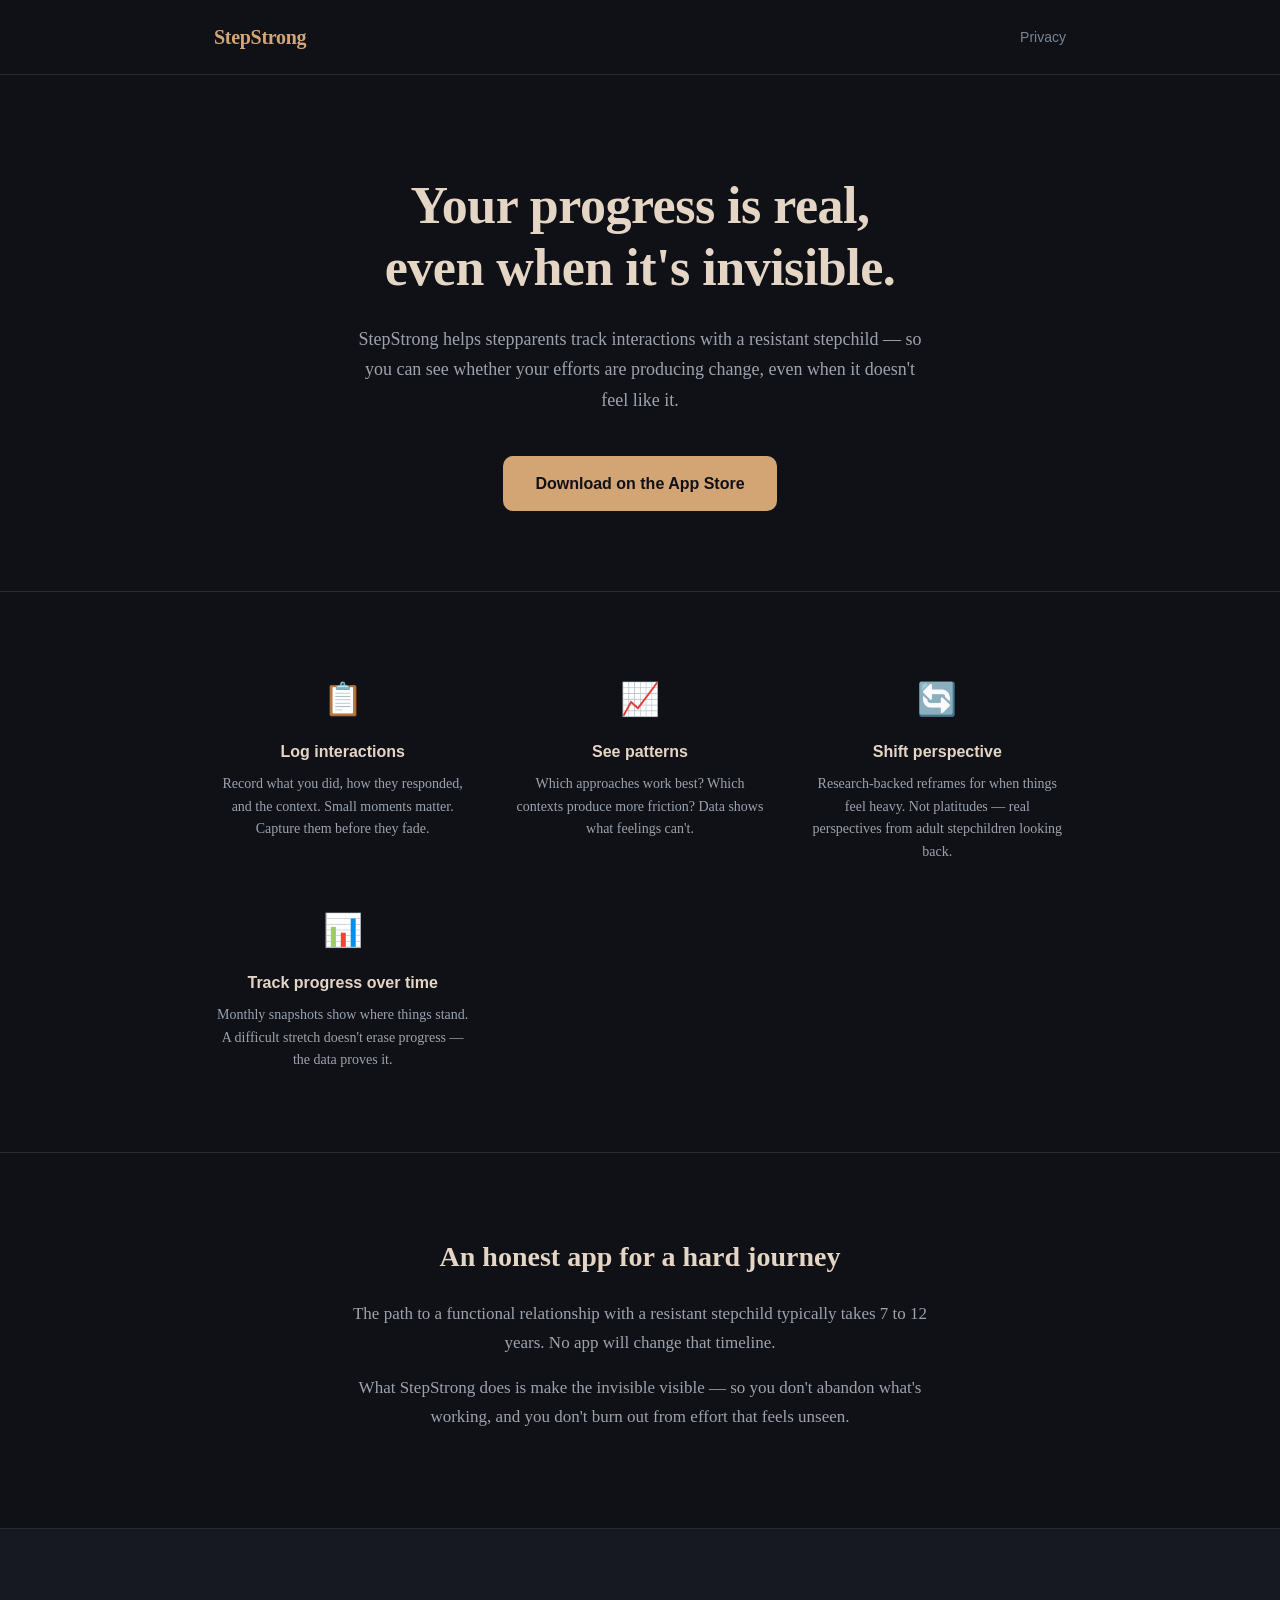
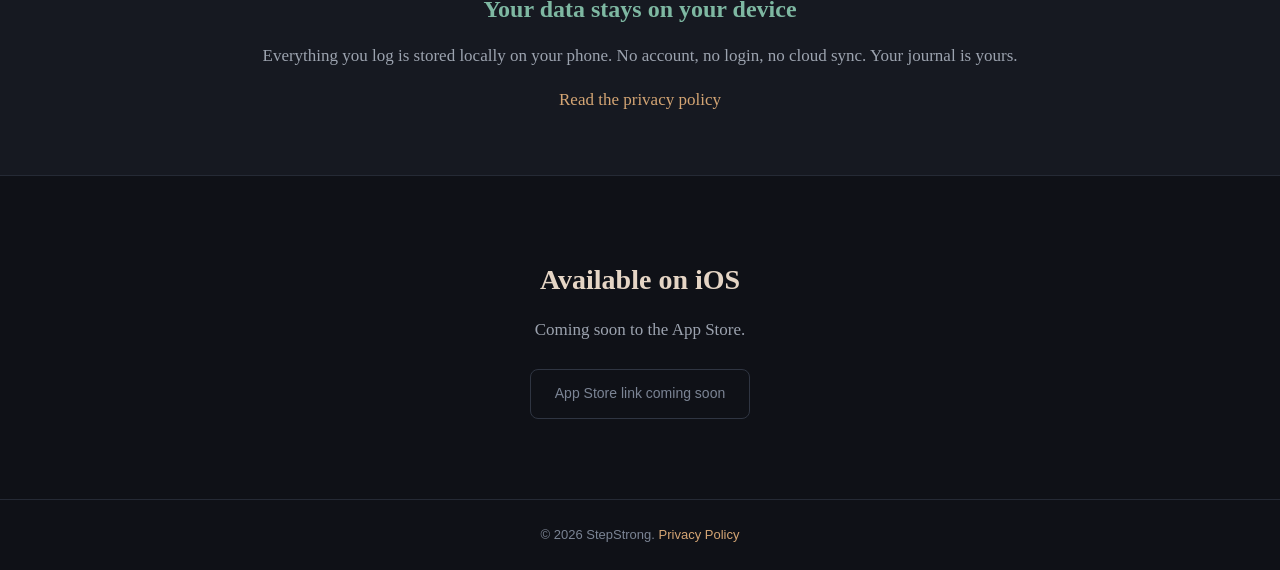
==== index.html @ 6bfb050b "Initial StepStrong marketing site Landing page, privacy policy, and styles matching the app aestheti" ====
<!DOCTYPE html>
<html lang="en">
<head>
  <meta charset="UTF-8" />
  <meta name="viewport" content="width=device-width, initial-scale=1.0" />
  <title>StepStrong — Track your stepfamily journey</title>
  <meta name="description" content="StepStrong helps stepparents track interactions, see patterns, and stay grounded through one of the hardest relationships there is." />
  <link rel="stylesheet" href="styles.css" />
</head>
<body>
  <header>
    <div class="container">
      <div class="logo">StepStrong</div>
      <nav>
        <a href="privacy.html">Privacy</a>
      </nav>
    </div>
  </header>

  <main>
    <section class="hero">
      <div class="container">
        <h1>Your progress is real,<br>even when it's invisible.</h1>
        <p class="tagline">StepStrong helps stepparents track interactions with a resistant stepchild — so you can see whether your efforts are producing change, even when it doesn't feel like it.</p>
        <a href="#download" class="btn">Download on the App Store</a>
      </div>
    </section>

    <section class="features">
      <div class="container">
        <div class="feature">
          <div class="feature-icon">📋</div>
          <h3>Log interactions</h3>
          <p>Record what you did, how they responded, and the context. Small moments matter. Capture them before they fade.</p>
        </div>
        <div class="feature">
          <div class="feature-icon">📈</div>
          <h3>See patterns</h3>
          <p>Which approaches work best? Which contexts produce more friction? Data shows what feelings can't.</p>
        </div>
        <div class="feature">
          <div class="feature-icon">🔄</div>
          <h3>Shift perspective</h3>
          <p>Research-backed reframes for when things feel heavy. Not platitudes — real perspectives from adult stepchildren looking back.</p>
        </div>
        <div class="feature">
          <div class="feature-icon">📊</div>
          <h3>Track progress over time</h3>
          <p>Monthly snapshots show where things stand. A difficult stretch doesn't erase progress — the data proves it.</p>
        </div>
      </div>
    </section>

    <section class="honest">
      <div class="container">
        <h2>An honest app for a hard journey</h2>
        <p>The path to a functional relationship with a resistant stepchild typically takes 7 to 12 years. No app will change that timeline.</p>
        <p>What StepStrong does is make the invisible visible — so you don't abandon what's working, and you don't burn out from effort that feels unseen.</p>
      </div>
    </section>

    <section class="privacy-note">
      <div class="container">
        <h2>Your data stays on your device</h2>
        <p>Everything you log is stored locally on your phone. No account, no login, no cloud sync. Your journal is yours.</p>
        <a href="privacy.html">Read the privacy policy</a>
      </div>
    </section>

    <section class="download" id="download">
      <div class="container">
        <h2>Available on iOS</h2>
        <p>Coming soon to the App Store.</p>
        <!-- Replace with actual App Store link when live -->
        <!-- <a href="https://apps.apple.com/app/stepstrong/idXXXXXXXXX" class="btn">Download on the App Store</a> -->
        <div class="app-store-badge">App Store link coming soon</div>
      </div>
    </section>
  </main>

  <footer>
    <div class="container">
      <p>&copy; 2026 StepStrong. <a href="privacy.html">Privacy Policy</a></p>
    </div>
  </footer>
</body>
</html>
---- styles.css ----
* {
  box-sizing: border-box;
  margin: 0;
  padding: 0;
}

:root {
  --bg: #0f1117;
  --card: #161921;
  --card2: #1c2029;
  --border: #252a35;
  --border2: #2f3542;
  --text: #E5D5C5;
  --muted: #9CA3AF;
  --dim: #7B8494;
  --warm: #D4A574;
  --green: #7EB8A2;
}

body {
  background: var(--bg);
  color: var(--text);
  font-family: Georgia, 'Times New Roman', serif;
  font-size: 17px;
  line-height: 1.7;
}

a {
  color: var(--warm);
  text-decoration: none;
}

a:hover {
  text-decoration: underline;
}

.container {
  max-width: 900px;
  margin: 0 auto;
  padding: 0 24px;
}

.container.narrow {
  max-width: 680px;
}

/* Header */
header {
  border-bottom: 1px solid var(--border);
  padding: 20px 0;
}

header .container {
  display: flex;
  align-items: center;
  justify-content: space-between;
}

.logo {
  font-size: 20px;
  font-weight: 700;
  color: var(--warm);
  letter-spacing: -0.3px;
}

.logo a {
  color: var(--warm);
}

nav a {
  color: var(--dim);
  font-size: 14px;
  font-family: -apple-system, BlinkMacSystemFont, sans-serif;
}

/* Hero */
.hero {
  padding: 100px 0 80px;
  text-align: center;
}

.hero h1 {
  font-size: clamp(32px, 5vw, 52px);
  font-weight: 700;
  color: var(--text);
  line-height: 1.2;
  margin-bottom: 24px;
  letter-spacing: -0.5px;
}

.hero .tagline {
  font-size: 18px;
  color: var(--muted);
  max-width: 580px;
  margin: 0 auto 40px;
  line-height: 1.7;
}

.btn {
  display: inline-block;
  background: var(--warm);
  color: var(--bg);
  padding: 14px 32px;
  border-radius: 10px;
  font-size: 16px;
  font-family: -apple-system, BlinkMacSystemFont, sans-serif;
  font-weight: 600;
  text-decoration: none;
  transition: opacity 0.2s;
}

.btn:hover {
  opacity: 0.85;
  text-decoration: none;
}

/* Features */
.features {
  padding: 80px 0;
  border-top: 1px solid var(--border);
}

.features .container {
  display: grid;
  grid-template-columns: repeat(auto-fit, minmax(200px, 1fr));
  gap: 40px;
}

.feature {
  text-align: center;
}

.feature-icon {
  font-size: 32px;
  margin-bottom: 12px;
}

.feature h3 {
  font-size: 16px;
  font-weight: 600;
  color: var(--text);
  margin-bottom: 8px;
  font-family: -apple-system, BlinkMacSystemFont, sans-serif;
}

.feature p {
  font-size: 14px;
  color: var(--muted);
  line-height: 1.6;
}

/* Honest section */
.honest {
  padding: 80px 0;
  border-top: 1px solid var(--border);
  text-align: center;
}

.honest h2 {
  font-size: 28px;
  margin-bottom: 20px;
  color: var(--text);
}

.honest p {
  color: var(--muted);
  max-width: 580px;
  margin: 0 auto 16px;
}

/* Privacy note */
.privacy-note {
  padding: 60px 0;
  border-top: 1px solid var(--border);
  text-align: center;
  background: var(--card);
}

.privacy-note h2 {
  font-size: 24px;
  margin-bottom: 12px;
  color: var(--green);
}

.privacy-note p {
  color: var(--muted);
  margin-bottom: 16px;
}

/* Download */
.download {
  padding: 80px 0;
  border-top: 1px solid var(--border);
  text-align: center;
}

.download h2 {
  font-size: 28px;
  margin-bottom: 12px;
}

.download p {
  color: var(--muted);
  margin-bottom: 24px;
}

.app-store-badge {
  display: inline-block;
  padding: 12px 24px;
  border: 1px solid var(--border2);
  border-radius: 8px;
  color: var(--dim);
  font-size: 14px;
  font-family: -apple-system, BlinkMacSystemFont, sans-serif;
}

/* Privacy page */
.page {
  padding: 60px 0 100px;
}

.page h1 {
  font-size: 36px;
  margin-bottom: 8px;
}

.page .updated {
  color: var(--dim);
  font-size: 13px;
  font-family: -apple-system, BlinkMacSystemFont, sans-serif;
  margin-bottom: 40px;
}

.page h2 {
  font-size: 18px;
  color: var(--warm);
  margin: 32px 0 8px;
  font-family: -apple-system, BlinkMacSystemFont, sans-serif;
}

.page p {
  color: var(--muted);
  margin-bottom: 12px;
}

/* Footer */
footer {
  border-top: 1px solid var(--border);
  padding: 24px 0;
}

footer p {
  color: var(--dim);
  font-size: 13px;
  font-family: -apple-system, BlinkMacSystemFont, sans-serif;
  text-align: center;
}
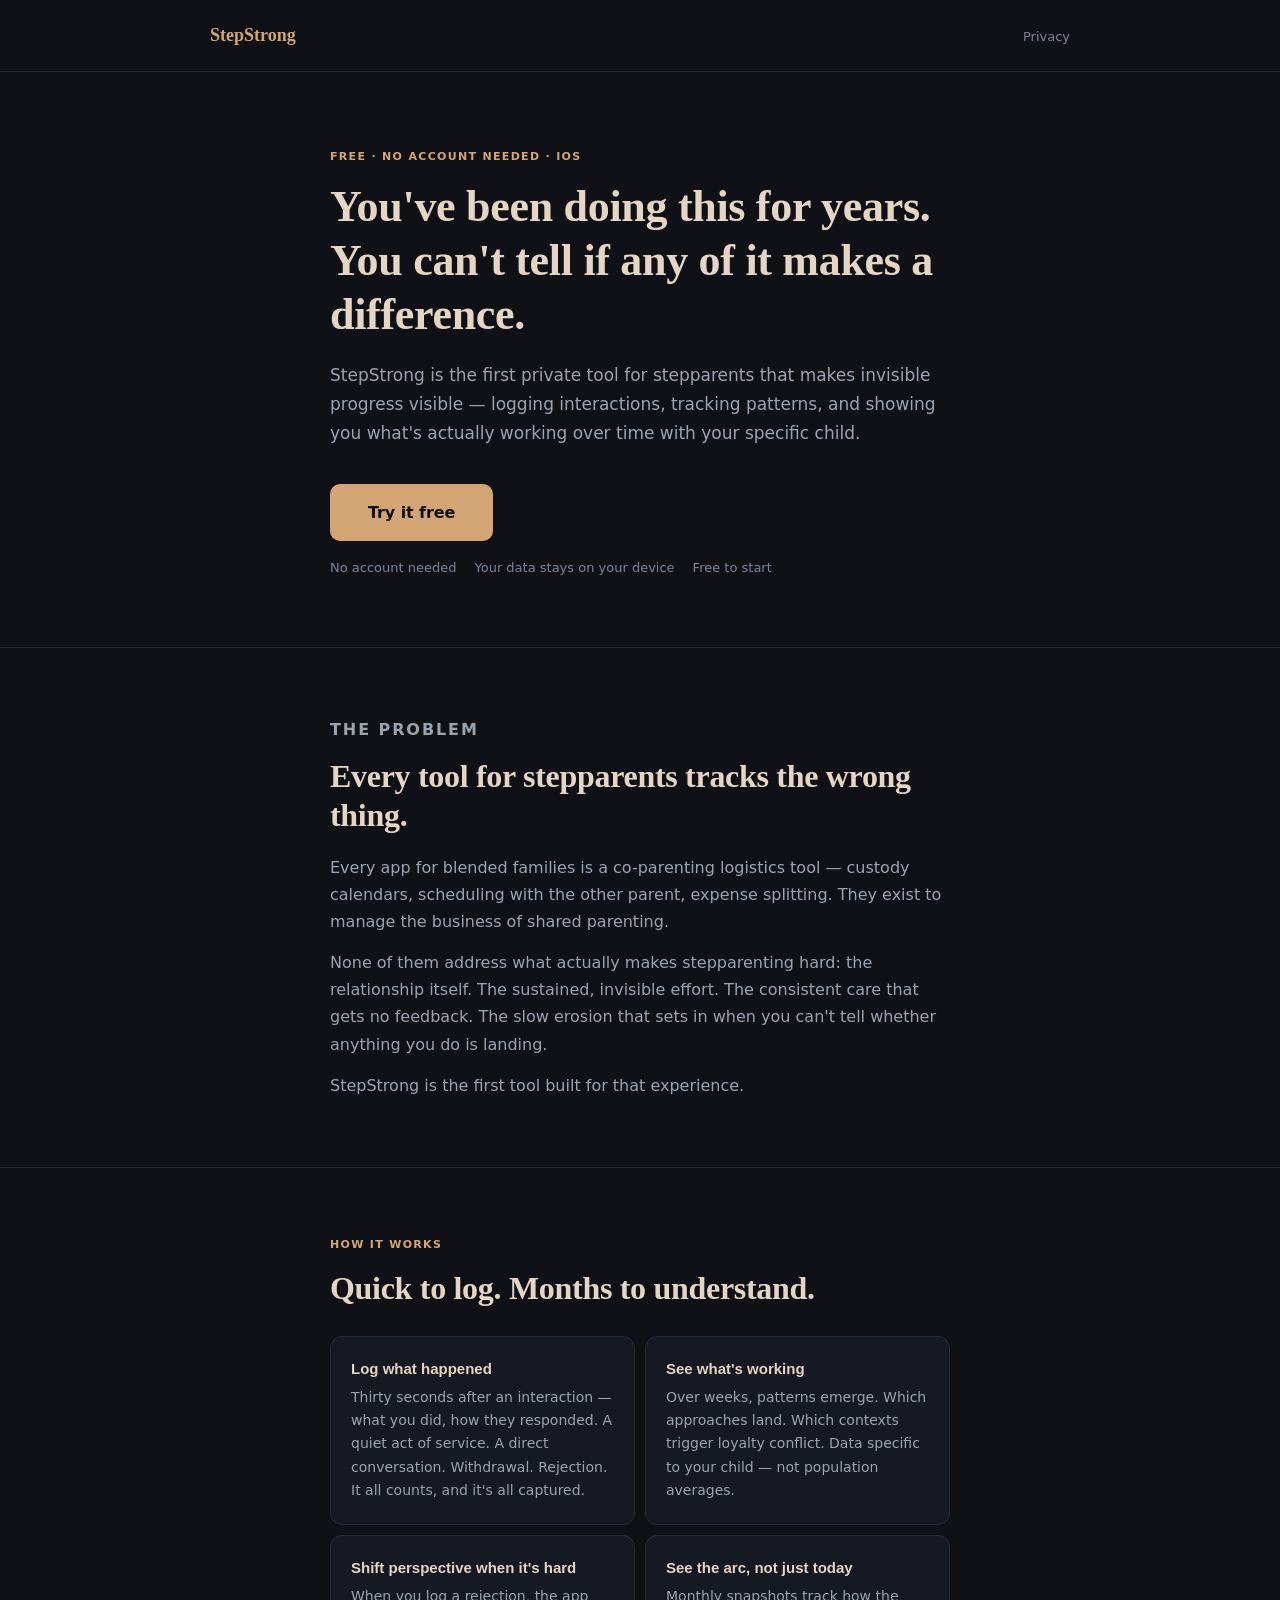
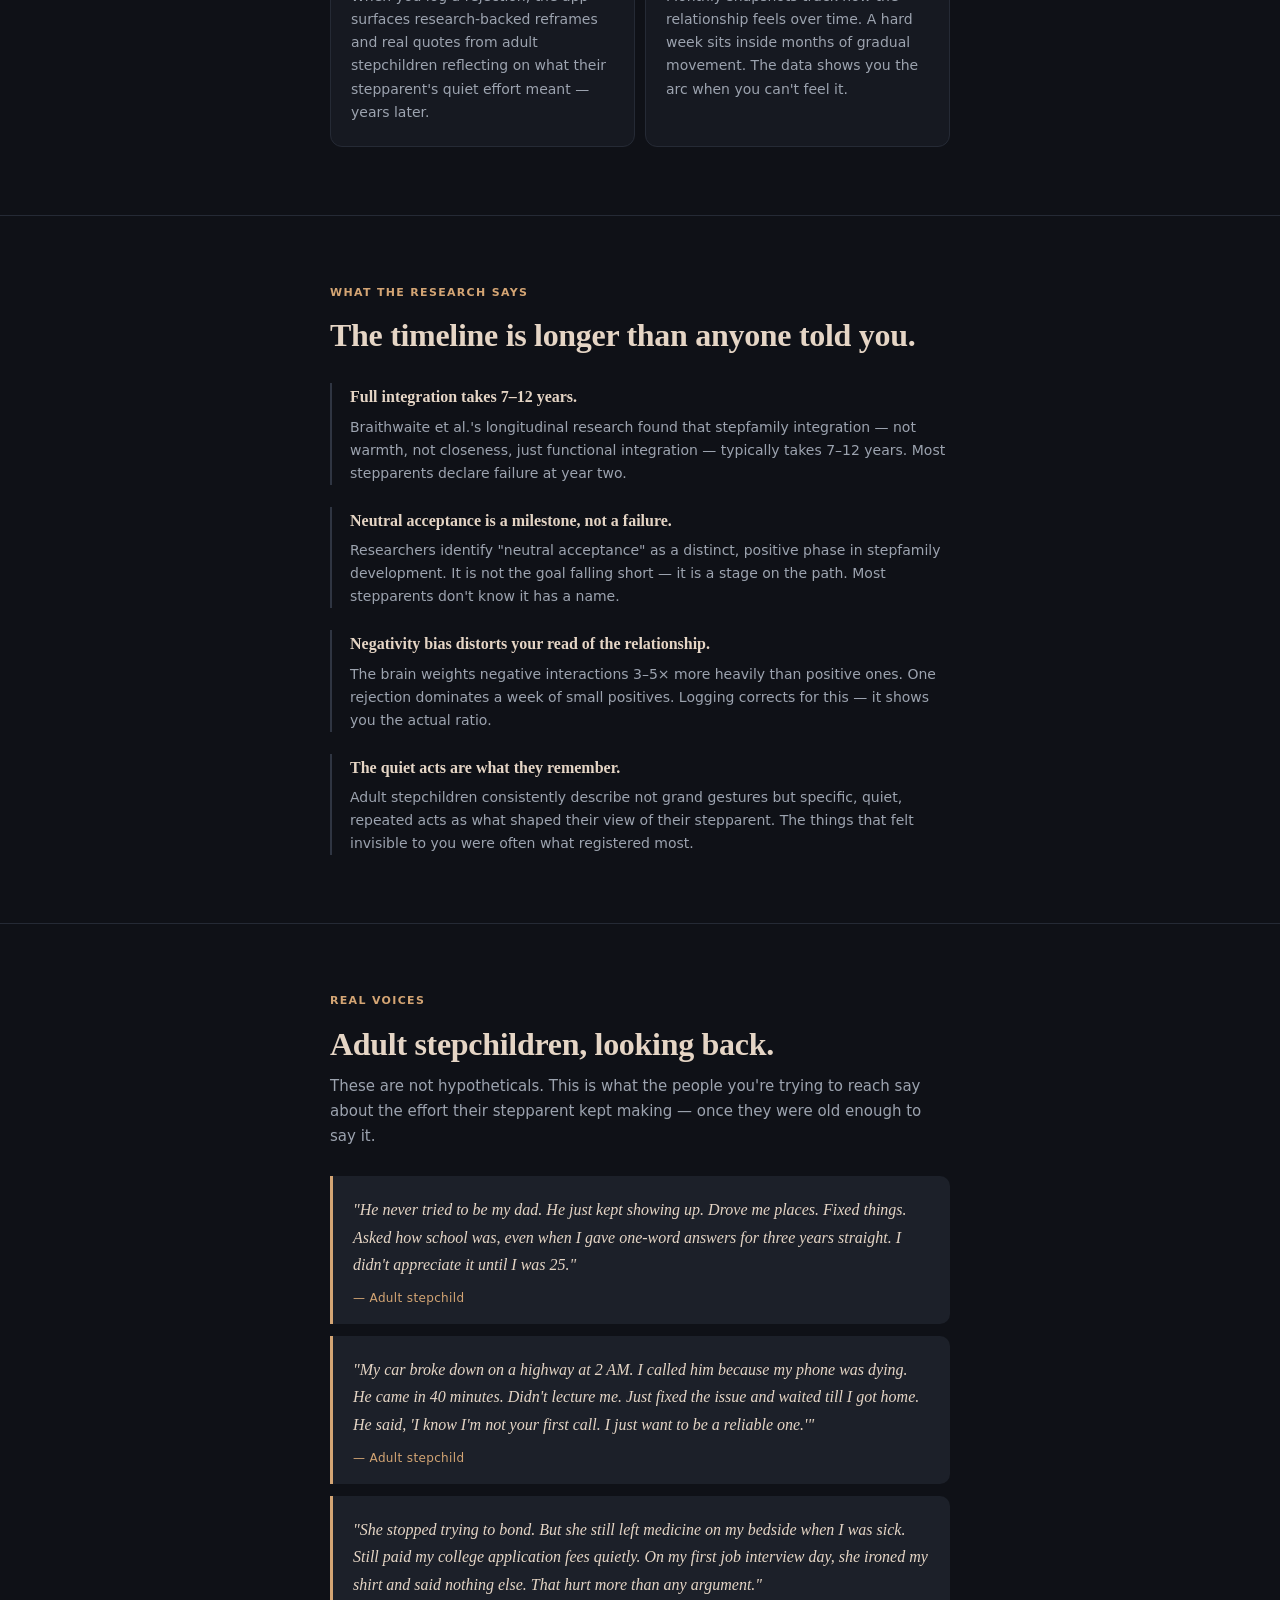
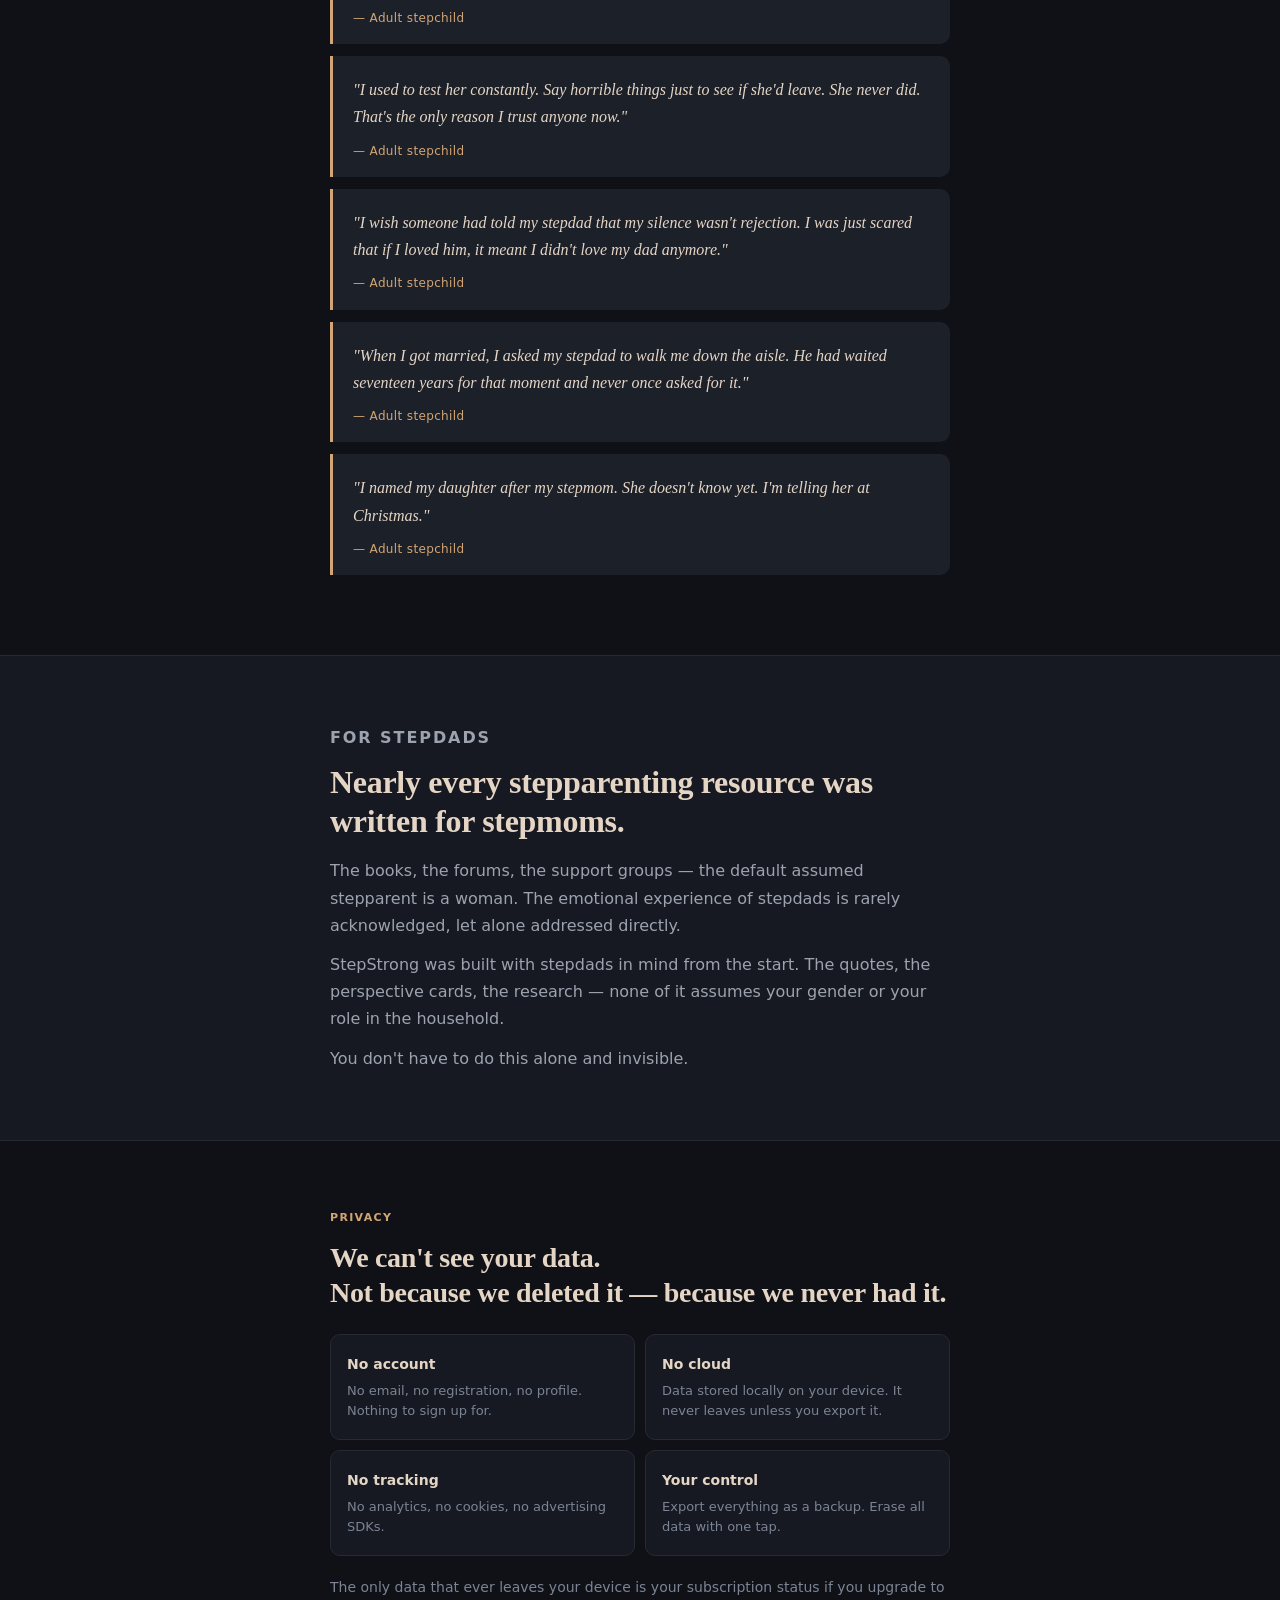
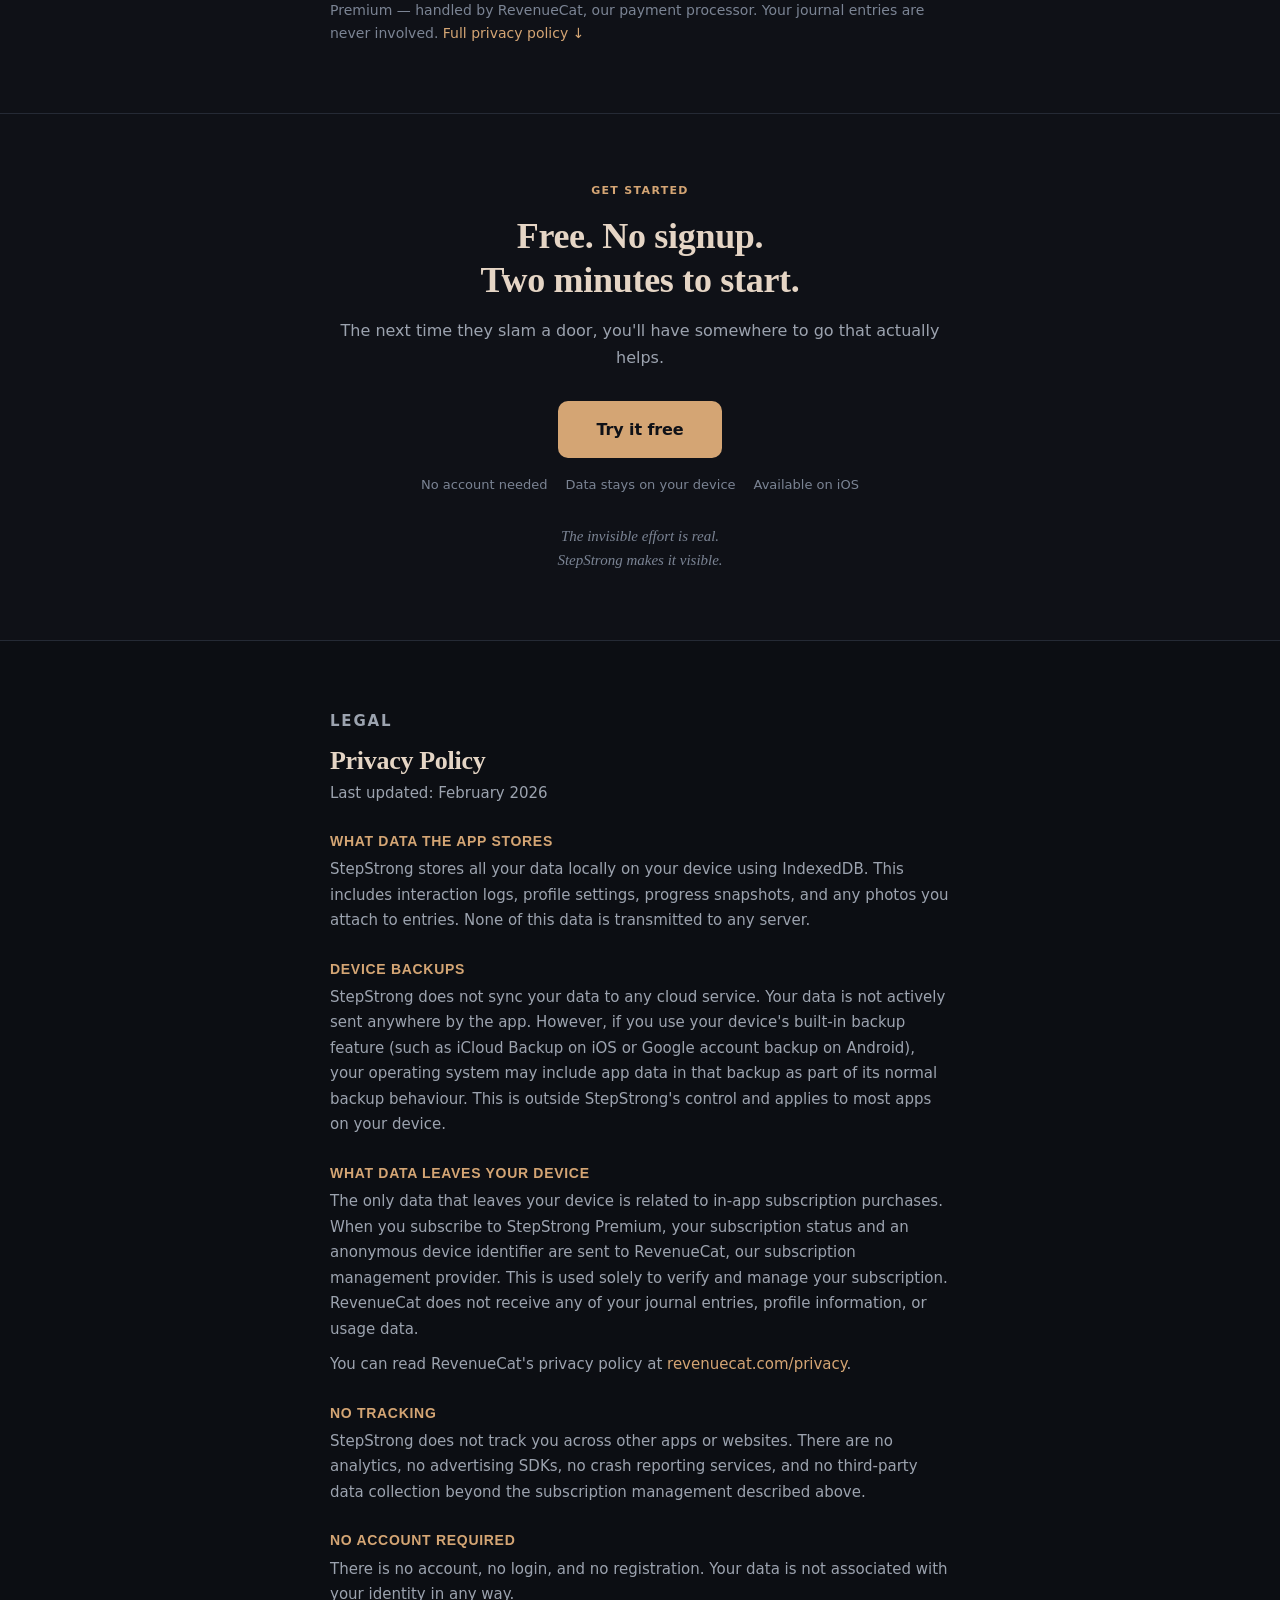
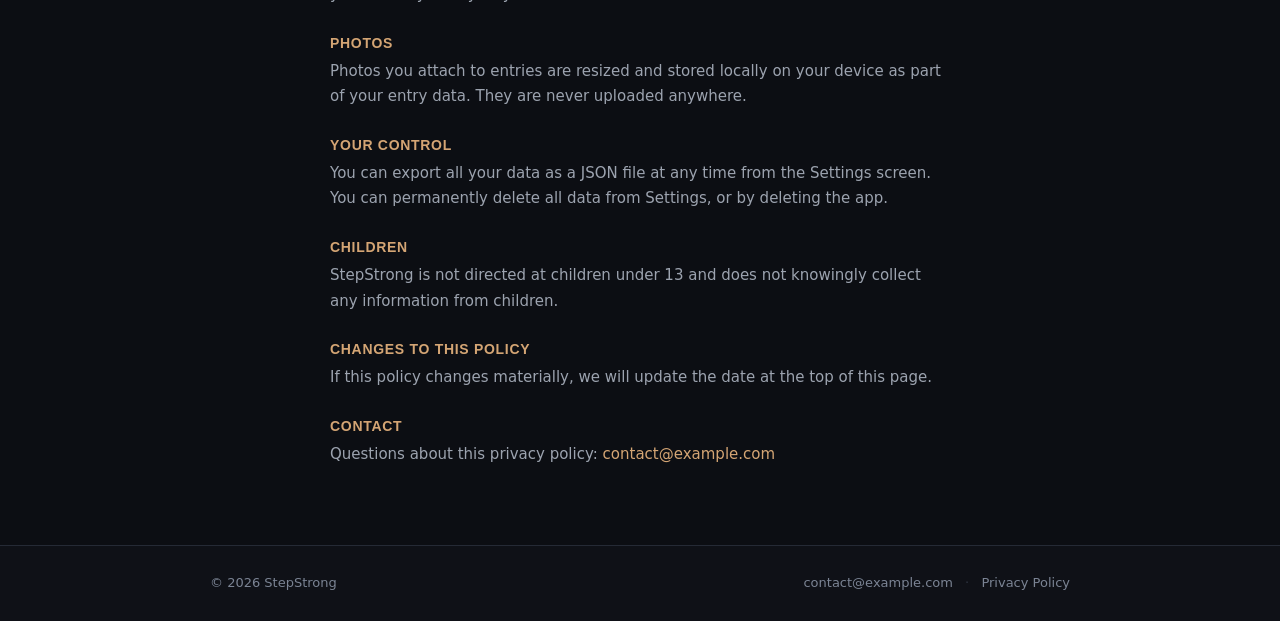
==== commit 552c1154: "Redesign landing page — new single-file layout, all sections from brief - Complete rewrite of index." ====
--- a/index.html
+++ b/index.html
@@ -3,85 +3,609 @@
 <head>
   <meta charset="UTF-8" />
   <meta name="viewport" content="width=device-width, initial-scale=1.0" />
-  <title>StepStrong — Track your stepfamily journey</title>
-  <meta name="description" content="StepStrong helps stepparents track interactions, see patterns, and stay grounded through one of the hardest relationships there is." />
-  <link rel="stylesheet" href="styles.css" />
+  <title>StepStrong — Track what you can't see</title>
+  <meta name="description" content="StepStrong is the first private tool for stepparents that makes invisible progress visible. No account. Your data stays on your device. Free." />
+  <style>
+    *, *::before, *::after { box-sizing: border-box; margin: 0; padding: 0; }
+
+    :root {
+      --bg:      #0f1117;
+      --card:    #161921;
+      --card2:   #1c2029;
+      --border:  #252a35;
+      --border2: #2f3542;
+      --text:    #E5D5C5;
+      --muted:   #9CA3AF;
+      --dim:     #7B8494;
+      --warm:    #D4A574;
+    }
+
+    html { scroll-behavior: smooth; }
+
+    body {
+      background: var(--bg);
+      color: var(--text);
+      font-family: -apple-system, BlinkMacSystemFont, 'Segoe UI', system-ui, sans-serif;
+      font-size: 16px;
+      line-height: 1.7;
+      -webkit-font-smoothing: antialiased;
+    }
+
+    a { color: var(--warm); text-decoration: none; }
+    a:hover { text-decoration: underline; }
+
+    /* ── Layout ── */
+    .w {
+      max-width: 660px;
+      margin: 0 auto;
+      padding: 0 20px;
+    }
+    .w-wide {
+      max-width: 900px;
+      margin: 0 auto;
+      padding: 0 20px;
+    }
+
+    /* ── Section base ── */
+    .sec {
+      padding: 68px 0;
+      border-top: 1px solid var(--border);
+    }
+
+    /* ── Label ── */
+    .lbl {
+      font-size: 11px;
+      font-weight: 700;
+      letter-spacing: 0.12em;
+      text-transform: uppercase;
+      color: var(--warm);
+      margin-bottom: 14px;
+    }
+
+    /* ── Headings ── */
+    h1, h2 {
+      font-family: Georgia, 'Times New Roman', serif;
+      color: var(--text);
+      line-height: 1.22;
+      letter-spacing: -0.3px;
+    }
+    h3 {
+      font-family: -apple-system, BlinkMacSystemFont, sans-serif;
+      color: var(--text);
+      line-height: 1.3;
+    }
+
+    /* ── Header ── */
+    header {
+      padding: 20px 0;
+      border-bottom: 1px solid var(--border);
+    }
+    .hdr-inner {
+      display: flex;
+      align-items: center;
+      justify-content: space-between;
+    }
+    .logo {
+      font-family: Georgia, serif;
+      font-size: 18px;
+      font-weight: 700;
+      color: var(--warm);
+    }
+    header nav a {
+      color: var(--dim);
+      font-size: 13px;
+    }
+
+    /* ── Hero ── */
+    #hero {
+      padding: 76px 0 68px;
+    }
+    #hero h1 {
+      font-size: clamp(28px, 6.5vw, 44px);
+      margin-bottom: 20px;
+    }
+    .hero-sub {
+      font-size: 17px;
+      color: var(--muted);
+      margin-bottom: 36px;
+      line-height: 1.7;
+    }
+    .cta-btn {
+      display: inline-block;
+      background: var(--warm);
+      color: #0f1117;
+      padding: 15px 38px;
+      border-radius: 10px;
+      font-size: 16px;
+      font-weight: 700;
+      letter-spacing: -0.1px;
+      transition: opacity 0.18s;
+    }
+    .cta-btn:hover { opacity: 0.86; text-decoration: none; }
+    .trust-row {
+      display: flex;
+      flex-wrap: wrap;
+      gap: 6px 18px;
+      margin-top: 16px;
+    }
+    .trust-row span {
+      font-size: 13px;
+      color: var(--dim);
+    }
+
+    /* ── Problem ── */
+    #problem h2 {
+      font-size: clamp(22px, 4.5vw, 32px);
+      margin-bottom: 18px;
+    }
+    #problem p {
+      color: var(--muted);
+      font-size: 16px;
+      margin-bottom: 14px;
+    }
+    #problem p:last-child { margin-bottom: 0; }
+
+    /* ── Features ── */
+    #how h2 {
+      font-size: clamp(22px, 4.5vw, 32px);
+      margin-bottom: 28px;
+    }
+    .feat-grid {
+      display: grid;
+      grid-template-columns: 1fr;
+      gap: 10px;
+    }
+    .feat-card {
+      background: var(--card);
+      border: 1px solid var(--border);
+      border-radius: 12px;
+      padding: 22px 20px;
+    }
+    .feat-card h3 {
+      font-size: 15px;
+      font-weight: 600;
+      margin-bottom: 8px;
+    }
+    .feat-card p {
+      font-size: 14px;
+      color: var(--muted);
+      line-height: 1.65;
+    }
+
+    /* ── Science ── */
+    #science h2 {
+      font-size: clamp(22px, 4.5vw, 32px);
+      margin-bottom: 28px;
+    }
+    .sci-list {
+      display: flex;
+      flex-direction: column;
+      gap: 22px;
+    }
+    .sci-item {
+      padding-left: 18px;
+      border-left: 2px solid var(--border2);
+    }
+    .sci-item strong {
+      display: block;
+      font-family: Georgia, serif;
+      font-size: 16px;
+      color: var(--text);
+      margin-bottom: 5px;
+      font-weight: 700;
+    }
+    .sci-item p {
+      font-size: 14px;
+      color: var(--muted);
+      line-height: 1.65;
+    }
+
+    /* ── Quotes ── */
+    #voices h2 {
+      font-size: clamp(22px, 4.5vw, 32px);
+      margin-bottom: 10px;
+    }
+    .voices-intro {
+      color: var(--muted);
+      font-size: 15px;
+      margin-bottom: 28px;
+      line-height: 1.65;
+    }
+    .q-card {
+      border-left: 3px solid var(--warm);
+      background: var(--card2);
+      border-radius: 0 10px 10px 0;
+      padding: 20px 20px 16px 20px;
+      margin-bottom: 12px;
+    }
+    .q-card blockquote {
+      font-family: Georgia, serif;
+      font-style: italic;
+      font-size: 16px;
+      color: var(--text);
+      line-height: 1.7;
+      margin-bottom: 10px;
+    }
+    .q-attr {
+      font-size: 12px;
+      color: var(--warm);
+      letter-spacing: 0.03em;
+    }
+
+    /* ── Stepdads ── */
+    #stepdads {
+      background: var(--card);
+    }
+    #stepdads h2 {
+      font-size: clamp(22px, 4.5vw, 32px);
+      margin-bottom: 16px;
+    }
+    #stepdads p {
+      color: var(--muted);
+      font-size: 16px;
+      margin-bottom: 12px;
+    }
+    #stepdads p:last-child { margin-bottom: 0; }
+
+    /* ── Privacy trust ── */
+    #priv-trust h2 {
+      font-size: clamp(20px, 4vw, 28px);
+      margin-bottom: 24px;
+    }
+    .priv-grid {
+      display: grid;
+      grid-template-columns: 1fr 1fr;
+      gap: 10px;
+      margin-bottom: 20px;
+    }
+    .priv-card {
+      background: var(--card);
+      border: 1px solid var(--border);
+      border-radius: 10px;
+      padding: 18px 16px;
+    }
+    .priv-card strong {
+      display: block;
+      font-size: 14px;
+      color: var(--text);
+      margin-bottom: 4px;
+    }
+    .priv-card p {
+      font-size: 13px;
+      color: var(--dim);
+      line-height: 1.55;
+    }
+    .priv-note {
+      font-size: 14px;
+      color: var(--dim);
+      line-height: 1.65;
+    }
+
+    /* ── Bottom CTA ── */
+    #bottom-cta {
+      text-align: center;
+    }
+    #bottom-cta h2 {
+      font-size: clamp(24px, 5vw, 36px);
+      margin-bottom: 14px;
+    }
+    #bottom-cta .sub {
+      color: var(--muted);
+      font-size: 16px;
+      margin-bottom: 30px;
+    }
+    .closing {
+      margin-top: 28px;
+      font-family: Georgia, serif;
+      font-style: italic;
+      color: var(--dim);
+      font-size: 15px;
+      line-height: 1.6;
+    }
+
+    /* ── Privacy policy ── */
+    #privacy-policy {
+      background: #0c0e13;
+    }
+    #privacy-policy h2 {
+      font-size: 26px;
+      margin-bottom: 4px;
+    }
+    .pp-date {
+      font-size: 12px;
+      color: var(--dim);
+      margin-bottom: 32px;
+    }
+    #privacy-policy h3 {
+      font-size: 14px;
+      font-weight: 600;
+      color: var(--warm);
+      margin: 26px 0 7px;
+      text-transform: uppercase;
+      letter-spacing: 0.05em;
+    }
+    #privacy-policy p {
+      color: var(--muted);
+      font-size: 15px;
+      margin-bottom: 10px;
+      line-height: 1.7;
+    }
+
+    /* ── Footer ── */
+    footer {
+      border-top: 1px solid var(--border);
+      padding: 26px 0;
+    }
+    .ftr-inner {
+      display: flex;
+      align-items: center;
+      justify-content: space-between;
+      flex-wrap: wrap;
+      gap: 8px;
+    }
+    footer p, footer a {
+      font-size: 13px;
+      color: var(--dim);
+    }
+    footer a:hover { color: var(--warm); text-decoration: none; }
+
+    /* ── Responsive ── */
+    @media (min-width: 520px) {
+      .feat-grid { grid-template-columns: 1fr 1fr; }
+    }
+
+    @media (max-width: 520px) {
+      .sec { padding: 52px 0; }
+      #hero { padding: 56px 0 52px; }
+      .priv-grid { grid-template-columns: 1fr; }
+      .ftr-inner { flex-direction: column; align-items: flex-start; }
+      #bottom-cta .trust-row { justify-content: center; }
+    }
+  </style>
 </head>
 <body>
-  <header>
-    <div class="container">
+
+<header>
+  <div class="w-wide">
+    <div class="hdr-inner">
       <div class="logo">StepStrong</div>
-      <nav>
-        <a href="privacy.html">Privacy</a>
-      </nav>
-    </div>
-  </header>
-
-  <main>
-    <section class="hero">
-      <div class="container">
-        <h1>Your progress is real,<br>even when it's invisible.</h1>
-        <p class="tagline">StepStrong helps stepparents track interactions with a resistant stepchild — so you can see whether your efforts are producing change, even when it doesn't feel like it.</p>
-        <a href="#download" class="btn">Download on the App Store</a>
-      </div>
-    </section>
-
-    <section class="features">
-      <div class="container">
-        <div class="feature">
-          <div class="feature-icon">📋</div>
-          <h3>Log interactions</h3>
-          <p>Record what you did, how they responded, and the context. Small moments matter. Capture them before they fade.</p>
-        </div>
-        <div class="feature">
-          <div class="feature-icon">📈</div>
-          <h3>See patterns</h3>
-          <p>Which approaches work best? Which contexts produce more friction? Data shows what feelings can't.</p>
-        </div>
-        <div class="feature">
-          <div class="feature-icon">🔄</div>
-          <h3>Shift perspective</h3>
-          <p>Research-backed reframes for when things feel heavy. Not platitudes — real perspectives from adult stepchildren looking back.</p>
-        </div>
-        <div class="feature">
-          <div class="feature-icon">📊</div>
-          <h3>Track progress over time</h3>
-          <p>Monthly snapshots show where things stand. A difficult stretch doesn't erase progress — the data proves it.</p>
-        </div>
-      </div>
-    </section>
-
-    <section class="honest">
-      <div class="container">
-        <h2>An honest app for a hard journey</h2>
-        <p>The path to a functional relationship with a resistant stepchild typically takes 7 to 12 years. No app will change that timeline.</p>
-        <p>What StepStrong does is make the invisible visible — so you don't abandon what's working, and you don't burn out from effort that feels unseen.</p>
-      </div>
-    </section>
-
-    <section class="privacy-note">
-      <div class="container">
-        <h2>Your data stays on your device</h2>
-        <p>Everything you log is stored locally on your phone. No account, no login, no cloud sync. Your journal is yours.</p>
-        <a href="privacy.html">Read the privacy policy</a>
-      </div>
-    </section>
-
-    <section class="download" id="download">
-      <div class="container">
-        <h2>Available on iOS</h2>
-        <p>Coming soon to the App Store.</p>
-        <!-- Replace with actual App Store link when live -->
-        <!-- <a href="https://apps.apple.com/app/stepstrong/idXXXXXXXXX" class="btn">Download on the App Store</a> -->
-        <div class="app-store-badge">App Store link coming soon</div>
-      </div>
-    </section>
-  </main>
-
-  <footer>
-    <div class="container">
-      <p>&copy; 2026 StepStrong. <a href="privacy.html">Privacy Policy</a></p>
-    </div>
-  </footer>
+      <nav><a href="#privacy-policy">Privacy</a></nav>
+    </div>
+  </div>
+</header>
+
+<main>
+
+  <!-- ── Hero ── -->
+  <section id="hero">
+    <div class="w">
+      <p class="lbl">Free · No account needed · iOS</p>
+      <h1>You've been doing this for years. You can't tell if any of it makes a difference.</h1>
+      <p class="hero-sub">StepStrong is the first private tool for stepparents that makes invisible progress visible — logging interactions, tracking patterns, and showing you what's actually working over time with your specific child.</p>
+      <a href="#app" class="cta-btn">Try it free</a>
+      <div class="trust-row">
+        <span>No account needed</span>
+        <span>Your data stays on your device</span>
+        <span>Free to start</span>
+      </div>
+    </div>
+  </section>
+
+  <!-- ── Problem ── -->
+  <section id="problem" class="sec">
+    <div class="w">
+      <p class="lbl">The problem</p>
+      <h2>Every tool for stepparents tracks the wrong thing.</h2>
+      <p>Every app for blended families is a co-parenting logistics tool — custody calendars, scheduling with the other parent, expense splitting. They exist to manage the business of shared parenting.</p>
+      <p>None of them address what actually makes stepparenting hard: the relationship itself. The sustained, invisible effort. The consistent care that gets no feedback. The slow erosion that sets in when you can't tell whether anything you do is landing.</p>
+      <p>StepStrong is the first tool built for that experience.</p>
+    </div>
+  </section>
+
+  <!-- ── How It Works ── -->
+  <section id="how" class="sec">
+    <div class="w">
+      <p class="lbl">How it works</p>
+      <h2>Quick to log. Months to understand.</h2>
+      <div class="feat-grid">
+        <div class="feat-card">
+          <h3>Log what happened</h3>
+          <p>Thirty seconds after an interaction — what you did, how they responded. A quiet act of service. A direct conversation. Withdrawal. Rejection. It all counts, and it's all captured.</p>
+        </div>
+        <div class="feat-card">
+          <h3>See what's working</h3>
+          <p>Over weeks, patterns emerge. Which approaches land. Which contexts trigger loyalty conflict. Data specific to your child — not population averages.</p>
+        </div>
+        <div class="feat-card">
+          <h3>Shift perspective when it's hard</h3>
+          <p>When you log a rejection, the app surfaces research-backed reframes and real quotes from adult stepchildren reflecting on what their stepparent's quiet effort meant — years later.</p>
+        </div>
+        <div class="feat-card">
+          <h3>See the arc, not just today</h3>
+          <p>Monthly snapshots track how the relationship feels over time. A hard week sits inside months of gradual movement. The data shows you the arc when you can't feel it.</p>
+        </div>
+      </div>
+    </div>
+  </section>
+
+  <!-- ── Science ── -->
+  <section id="science" class="sec">
+    <div class="w">
+      <p class="lbl">What the research says</p>
+      <h2>The timeline is longer than anyone told you.</h2>
+      <div class="sci-list">
+        <div class="sci-item">
+          <strong>Full integration takes 7–12 years.</strong>
+          <p>Braithwaite et al.'s longitudinal research found that stepfamily integration — not warmth, not closeness, just functional integration — typically takes 7–12 years. Most stepparents declare failure at year two.</p>
+        </div>
+        <div class="sci-item">
+          <strong>Neutral acceptance is a milestone, not a failure.</strong>
+          <p>Researchers identify "neutral acceptance" as a distinct, positive phase in stepfamily development. It is not the goal falling short — it is a stage on the path. Most stepparents don't know it has a name.</p>
+        </div>
+        <div class="sci-item">
+          <strong>Negativity bias distorts your read of the relationship.</strong>
+          <p>The brain weights negative interactions 3–5× more heavily than positive ones. One rejection dominates a week of small positives. Logging corrects for this — it shows you the actual ratio.</p>
+        </div>
+        <div class="sci-item">
+          <strong>The quiet acts are what they remember.</strong>
+          <p>Adult stepchildren consistently describe not grand gestures but specific, quiet, repeated acts as what shaped their view of their stepparent. The things that felt invisible to you were often what registered most.</p>
+        </div>
+      </div>
+    </div>
+  </section>
+
+  <!-- ── Voices ── -->
+  <section id="voices" class="sec">
+    <div class="w">
+      <p class="lbl">Real voices</p>
+      <h2>Adult stepchildren, looking back.</h2>
+      <p class="voices-intro">These are not hypotheticals. This is what the people you're trying to reach say about the effort their stepparent kept making — once they were old enough to say it.</p>
+
+      <div class="q-card">
+        <blockquote>"He never tried to be my dad. He just kept showing up. Drove me places. Fixed things. Asked how school was, even when I gave one-word answers for three years straight. I didn't appreciate it until I was 25."</blockquote>
+        <p class="q-attr">— Adult stepchild</p>
+      </div>
+
+      <div class="q-card">
+        <blockquote>"My car broke down on a highway at 2 AM. I called him because my phone was dying. He came in 40 minutes. Didn't lecture me. Just fixed the issue and waited till I got home. He said, 'I know I'm not your first call. I just want to be a reliable one.'"</blockquote>
+        <p class="q-attr">— Adult stepchild</p>
+      </div>
+
+      <div class="q-card">
+        <blockquote>"She stopped trying to bond. But she still left medicine on my bedside when I was sick. Still paid my college application fees quietly. On my first job interview day, she ironed my shirt and said nothing else. That hurt more than any argument."</blockquote>
+        <p class="q-attr">— Adult stepchild</p>
+      </div>
+
+      <div class="q-card">
+        <blockquote>"I used to test her constantly. Say horrible things just to see if she'd leave. She never did. That's the only reason I trust anyone now."</blockquote>
+        <p class="q-attr">— Adult stepchild</p>
+      </div>
+
+      <div class="q-card">
+        <blockquote>"I wish someone had told my stepdad that my silence wasn't rejection. I was just scared that if I loved him, it meant I didn't love my dad anymore."</blockquote>
+        <p class="q-attr">— Adult stepchild</p>
+      </div>
+
+      <div class="q-card">
+        <blockquote>"When I got married, I asked my stepdad to walk me down the aisle. He had waited seventeen years for that moment and never once asked for it."</blockquote>
+        <p class="q-attr">— Adult stepchild</p>
+      </div>
+
+      <div class="q-card">
+        <blockquote>"I named my daughter after my stepmom. She doesn't know yet. I'm telling her at Christmas."</blockquote>
+        <p class="q-attr">— Adult stepchild</p>
+      </div>
+    </div>
+  </section>
+
+  <!-- ── For Stepdads ── -->
+  <section id="stepdads" class="sec">
+    <div class="w">
+      <p class="lbl">For stepdads</p>
+      <h2>Nearly every stepparenting resource was written for stepmoms.</h2>
+      <p>The books, the forums, the support groups — the default assumed stepparent is a woman. The emotional experience of stepdads is rarely acknowledged, let alone addressed directly.</p>
+      <p>StepStrong was built with stepdads in mind from the start. The quotes, the perspective cards, the research — none of it assumes your gender or your role in the household.</p>
+      <p>You don't have to do this alone and invisible.</p>
+    </div>
+  </section>
+
+  <!-- ── Privacy Trust ── -->
+  <section id="priv-trust" class="sec">
+    <div class="w">
+      <p class="lbl">Privacy</p>
+      <h2>We can't see your data.<br>Not because we deleted it — because we never had it.</h2>
+      <div class="priv-grid">
+        <div class="priv-card">
+          <strong>No account</strong>
+          <p>No email, no registration, no profile. Nothing to sign up for.</p>
+        </div>
+        <div class="priv-card">
+          <strong>No cloud</strong>
+          <p>Data stored locally on your device. It never leaves unless you export it.</p>
+        </div>
+        <div class="priv-card">
+          <strong>No tracking</strong>
+          <p>No analytics, no cookies, no advertising SDKs.</p>
+        </div>
+        <div class="priv-card">
+          <strong>Your control</strong>
+          <p>Export everything as a backup. Erase all data with one tap.</p>
+        </div>
+      </div>
+      <p class="priv-note">The only data that ever leaves your device is your subscription status if you upgrade to Premium — handled by RevenueCat, our payment processor. Your journal entries are never involved. <a href="#privacy-policy">Full privacy policy ↓</a></p>
+    </div>
+  </section>
+
+  <!-- ── Bottom CTA ── -->
+  <section id="bottom-cta" class="sec">
+    <div class="w">
+      <p class="lbl">Get started</p>
+      <h2>Free. No signup.<br>Two minutes to start.</h2>
+      <p class="sub">The next time they slam a door, you'll have somewhere to go that actually helps.</p>
+      <a href="#app" class="cta-btn">Try it free</a>
+      <div class="trust-row" style="justify-content: center;">
+        <span>No account needed</span>
+        <span>Data stays on your device</span>
+        <span>Available on iOS</span>
+      </div>
+      <p class="closing">The invisible effort is real.<br>StepStrong makes it visible.</p>
+    </div>
+  </section>
+
+  <!-- ── Privacy Policy ── -->
+  <section id="privacy-policy" class="sec">
+    <div class="w">
+      <p class="lbl">Legal</p>
+      <h2>Privacy Policy</h2>
+      <p class="pp-date">Last updated: February 2026</p>
+
+      <h3>What data the app stores</h3>
+      <p>StepStrong stores all your data locally on your device using IndexedDB. This includes interaction logs, profile settings, progress snapshots, and any photos you attach to entries. None of this data is transmitted to any server.</p>
+
+      <h3>Device backups</h3>
+      <p>StepStrong does not sync your data to any cloud service. Your data is not actively sent anywhere by the app. However, if you use your device's built-in backup feature (such as iCloud Backup on iOS or Google account backup on Android), your operating system may include app data in that backup as part of its normal backup behaviour. This is outside StepStrong's control and applies to most apps on your device.</p>
+
+      <h3>What data leaves your device</h3>
+      <p>The only data that leaves your device is related to in-app subscription purchases. When you subscribe to StepStrong Premium, your subscription status and an anonymous device identifier are sent to RevenueCat, our subscription management provider. This is used solely to verify and manage your subscription. RevenueCat does not receive any of your journal entries, profile information, or usage data.</p>
+      <p>You can read RevenueCat's privacy policy at <a href="https://www.revenuecat.com/privacy" target="_blank" rel="noopener">revenuecat.com/privacy</a>.</p>
+
+      <h3>No tracking</h3>
+      <p>StepStrong does not track you across other apps or websites. There are no analytics, no advertising SDKs, no crash reporting services, and no third-party data collection beyond the subscription management described above.</p>
+
+      <h3>No account required</h3>
+      <p>There is no account, no login, and no registration. Your data is not associated with your identity in any way.</p>
+
+      <h3>Photos</h3>
+      <p>Photos you attach to entries are resized and stored locally on your device as part of your entry data. They are never uploaded anywhere.</p>
+
+      <h3>Your control</h3>
+      <p>You can export all your data as a JSON file at any time from the Settings screen. You can permanently delete all data from Settings, or by deleting the app.</p>
+
+      <h3>Children</h3>
+      <p>StepStrong is not directed at children under 13 and does not knowingly collect any information from children.</p>
+
+      <h3>Changes to this policy</h3>
+      <p>If this policy changes materially, we will update the date at the top of this page.</p>
+
+      <h3>Contact</h3>
+      <p>Questions about this privacy policy: <a href="mailto:contact@example.com">contact@example.com</a></p>
+    </div>
+  </section>
+
+</main>
+
+<footer>
+  <div class="w-wide">
+    <div class="ftr-inner">
+      <p>&copy; 2026 StepStrong</p>
+      <p>
+        <a href="mailto:contact@example.com">contact@example.com</a>
+        <span style="margin: 0 8px; color: var(--border2);">·</span>
+        <a href="#privacy-policy">Privacy Policy</a>
+      </p>
+    </div>
+  </div>
+</footer>
+
 </body>
 </html>
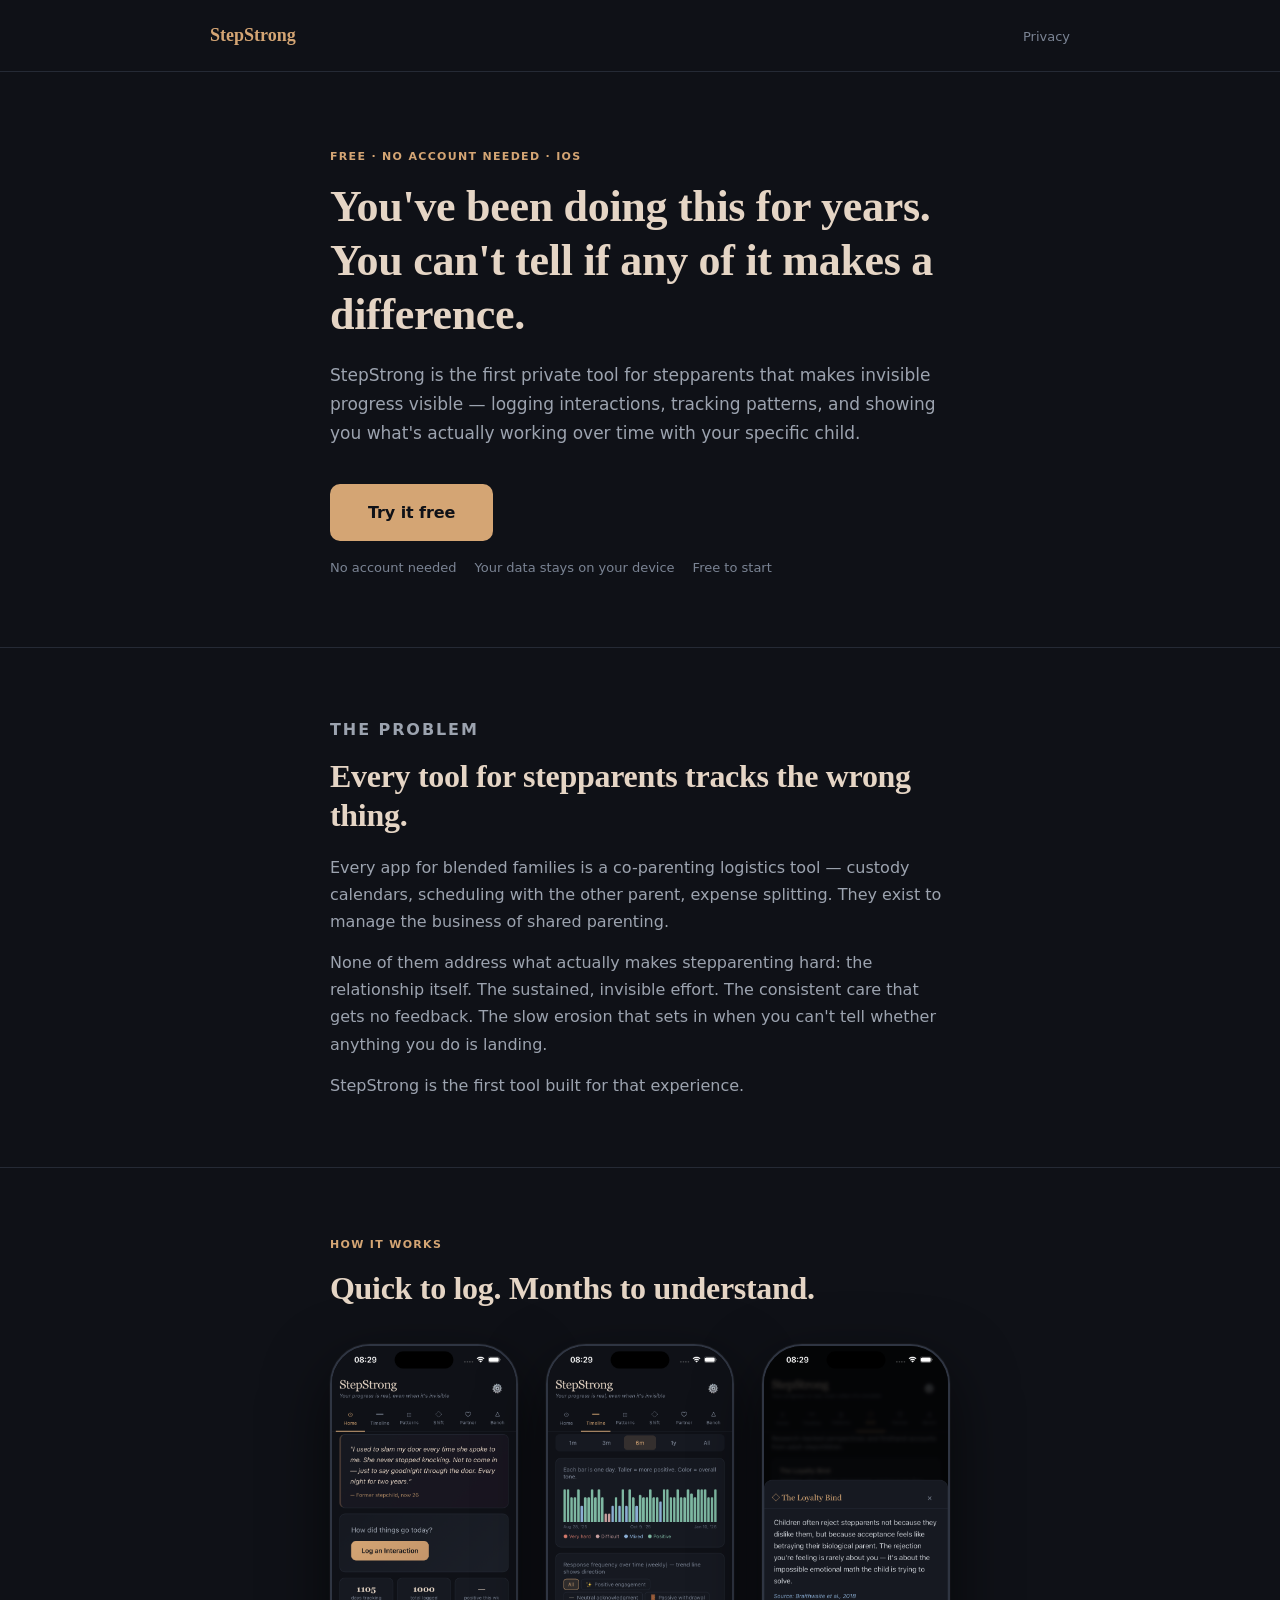
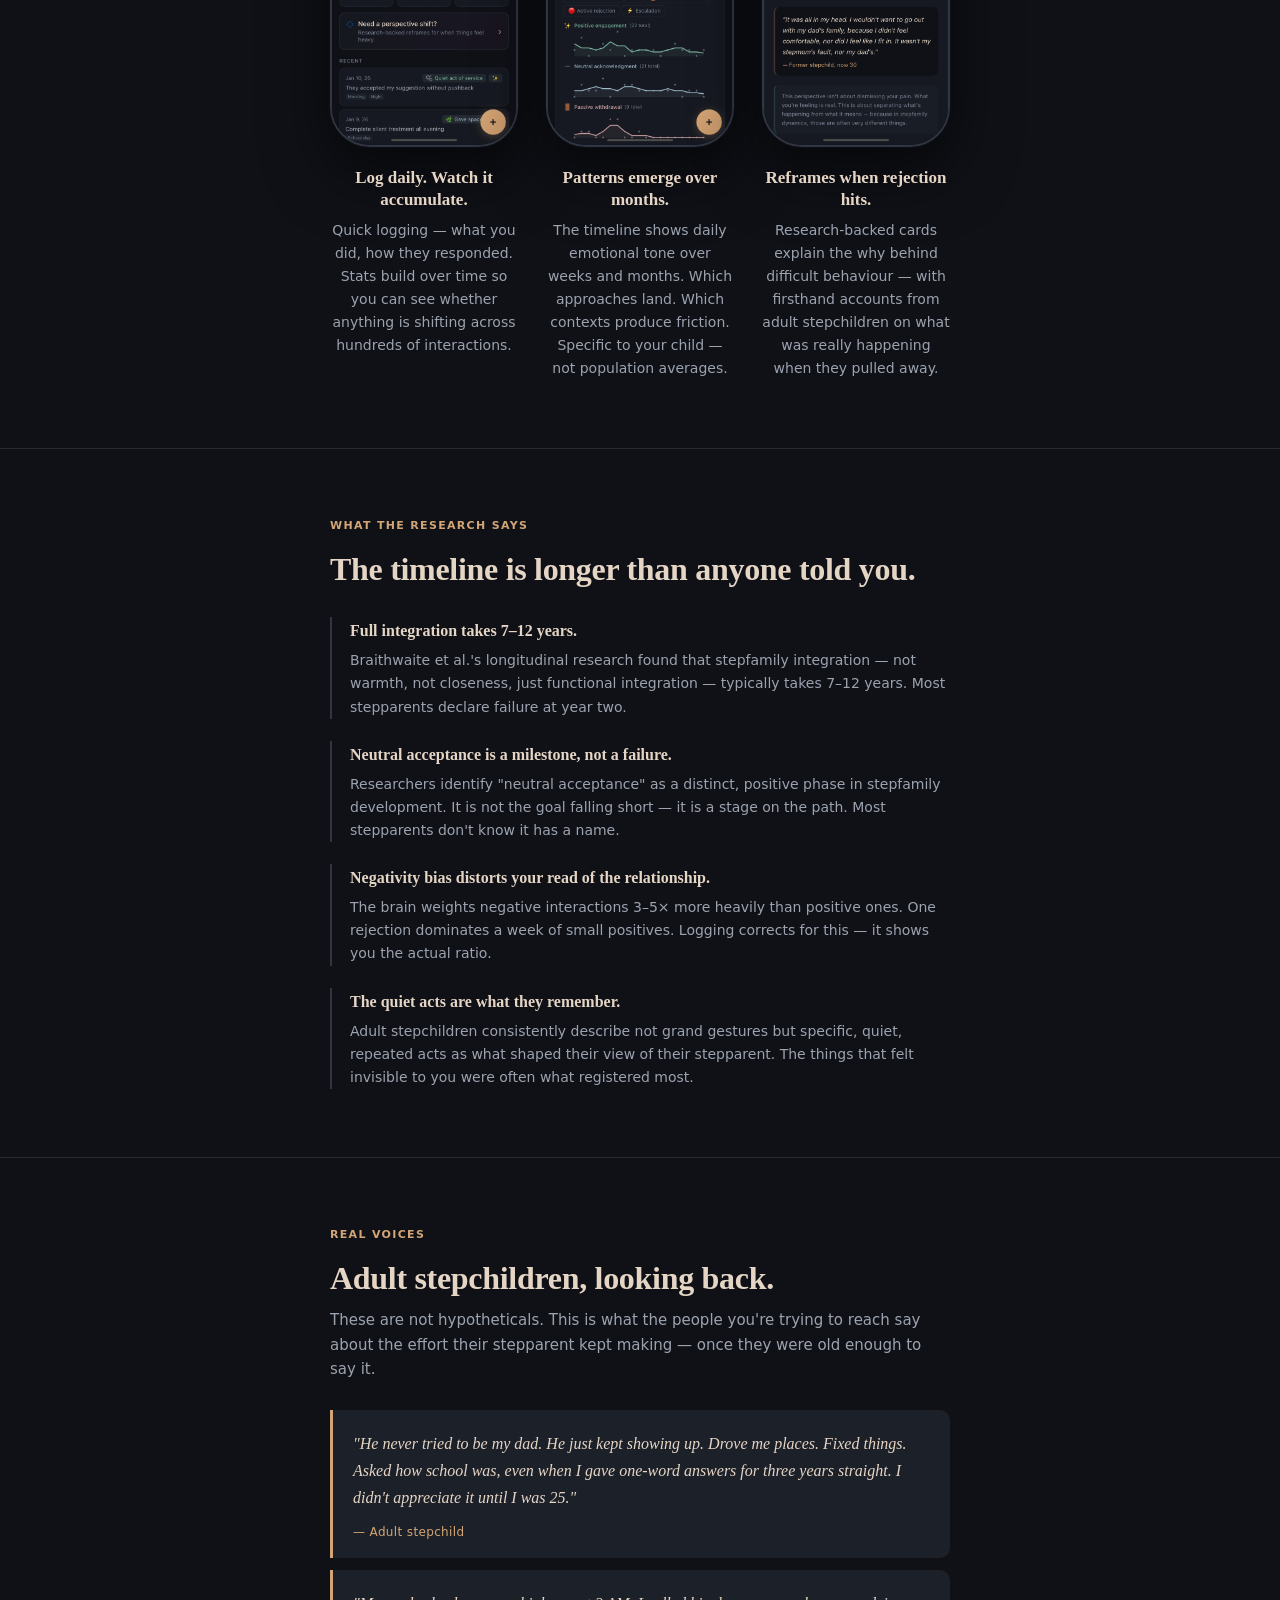
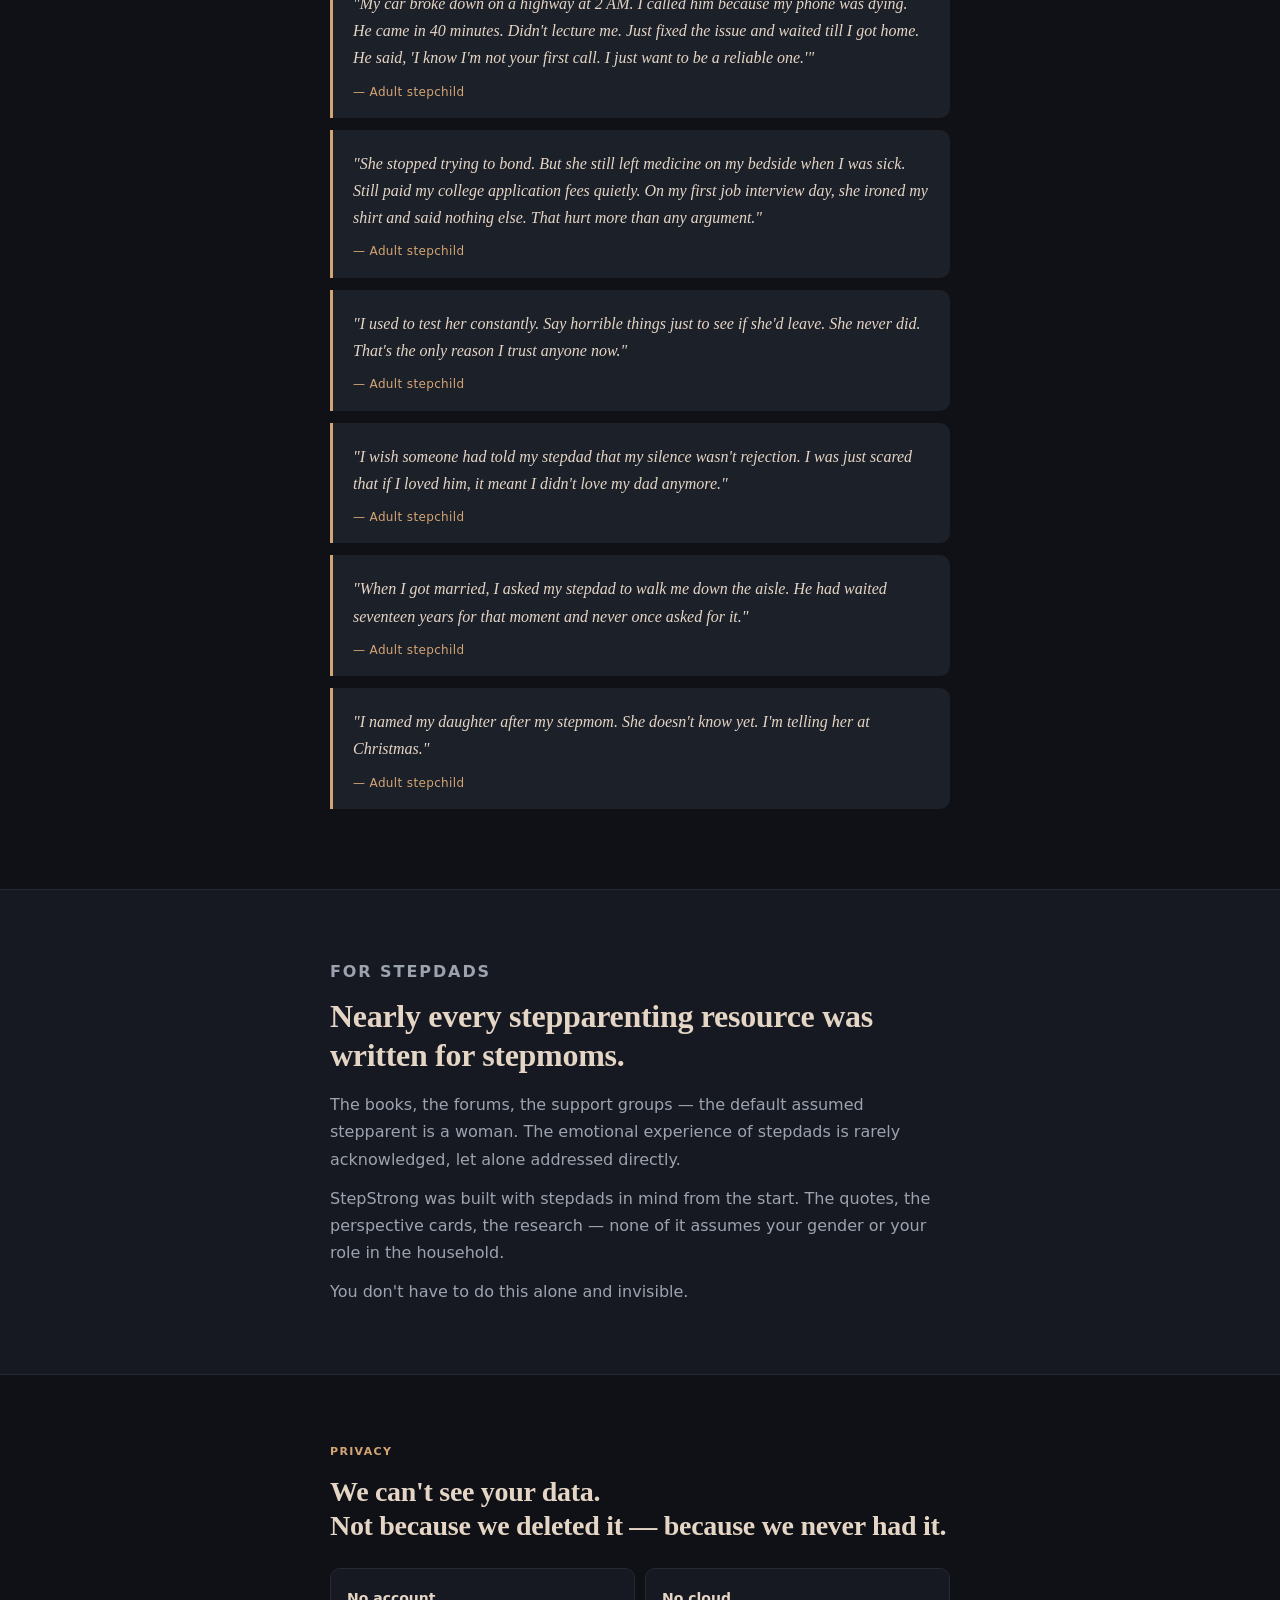
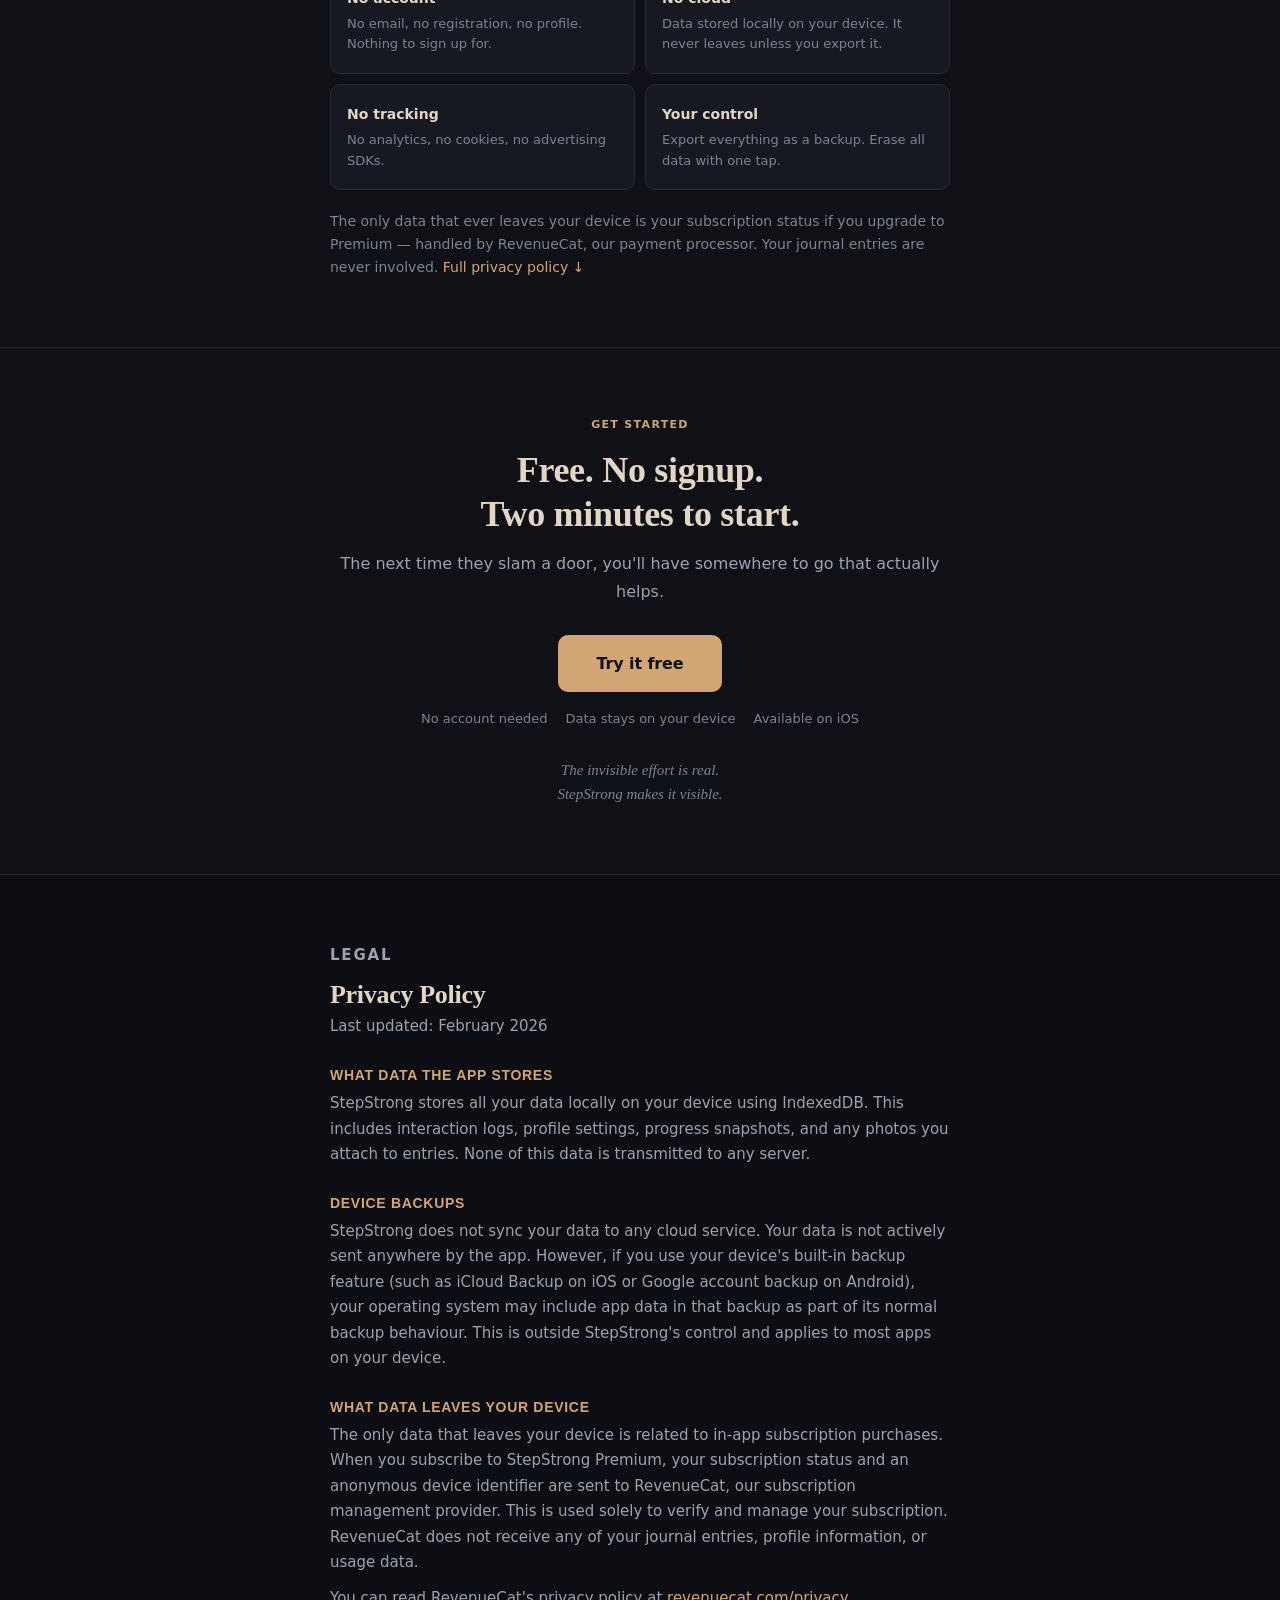
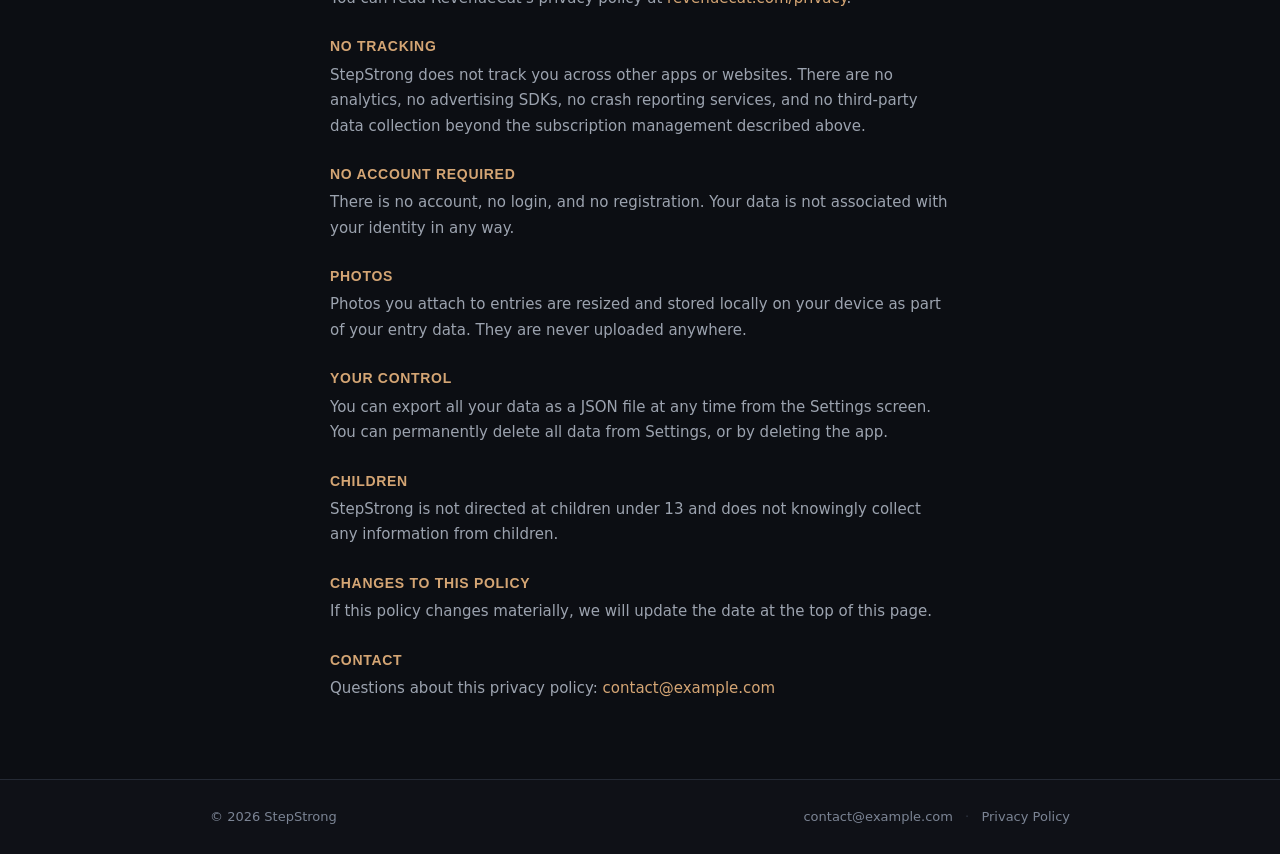
==== commit 3d4536ec: "Add app screenshots to How It Works section Replace text feature cards with three phone-framed scree" ====
--- a/index.html
+++ b/index.html
@@ -145,31 +145,49 @@
     }
     #problem p:last-child { margin-bottom: 0; }
 
-    /* ── Features ── */
+    /* ── Features / Screenshots ── */
     #how h2 {
       font-size: clamp(22px, 4.5vw, 32px);
-      margin-bottom: 28px;
-    }
-    .feat-grid {
+      margin-bottom: 36px;
+    }
+    .screens-grid {
       display: grid;
       grid-template-columns: 1fr;
-      gap: 10px;
-    }
-    .feat-card {
-      background: var(--card);
-      border: 1px solid var(--border);
-      border-radius: 12px;
-      padding: 22px 20px;
-    }
-    .feat-card h3 {
-      font-size: 15px;
-      font-weight: 600;
+      gap: 48px;
+    }
+    .screen-item {
+      display: flex;
+      flex-direction: column;
+      align-items: center;
+      text-align: center;
+    }
+    .phone-wrap {
+      width: 100%;
+      max-width: 230px;
+      border-radius: 40px;
+      border: 2px solid var(--border2);
+      box-shadow: 0 24px 64px rgba(0,0,0,0.6), 0 0 0 1px rgba(255,255,255,0.03);
+      overflow: hidden;
+      background: #09090d;
+      margin-bottom: 20px;
+    }
+    .phone-wrap img {
+      display: block;
+      width: 100%;
+      height: auto;
+    }
+    .screen-item h3 {
+      font-family: Georgia, serif;
+      font-size: 17px;
+      color: var(--text);
+      line-height: 1.3;
       margin-bottom: 8px;
     }
-    .feat-card p {
+    .screen-item p {
       font-size: 14px;
       color: var(--muted);
       line-height: 1.65;
+      max-width: 280px;
     }
 
     /* ── Science ── */
@@ -350,8 +368,12 @@
     footer a:hover { color: var(--warm); text-decoration: none; }
 
     /* ── Responsive ── */
-    @media (min-width: 520px) {
-      .feat-grid { grid-template-columns: 1fr 1fr; }
+    @media (min-width: 680px) {
+      .screens-grid {
+        grid-template-columns: 1fr 1fr 1fr;
+        gap: 28px;
+        align-items: start;
+      }
     }
 
     @media (max-width: 520px) {
@@ -407,23 +429,32 @@
     <div class="w">
       <p class="lbl">How it works</p>
       <h2>Quick to log. Months to understand.</h2>
-      <div class="feat-grid">
-        <div class="feat-card">
-          <h3>Log what happened</h3>
-          <p>Thirty seconds after an interaction — what you did, how they responded. A quiet act of service. A direct conversation. Withdrawal. Rejection. It all counts, and it's all captured.</p>
-        </div>
-        <div class="feat-card">
-          <h3>See what's working</h3>
-          <p>Over weeks, patterns emerge. Which approaches land. Which contexts trigger loyalty conflict. Data specific to your child — not population averages.</p>
-        </div>
-        <div class="feat-card">
-          <h3>Shift perspective when it's hard</h3>
-          <p>When you log a rejection, the app surfaces research-backed reframes and real quotes from adult stepchildren reflecting on what their stepparent's quiet effort meant — years later.</p>
-        </div>
-        <div class="feat-card">
-          <h3>See the arc, not just today</h3>
-          <p>Monthly snapshots track how the relationship feels over time. A hard week sits inside months of gradual movement. The data shows you the arc when you can't feel it.</p>
-        </div>
+      <div class="screens-grid">
+
+        <div class="screen-item">
+          <div class="phone-wrap">
+            <img src="Home.png" alt="StepStrong home screen showing daily quote, log button, and recent entries" />
+          </div>
+          <h3>Log daily. Watch it accumulate.</h3>
+          <p>Quick logging — what you did, how they responded. Stats build over time so you can see whether anything is shifting across hundreds of interactions.</p>
+        </div>
+
+        <div class="screen-item">
+          <div class="phone-wrap">
+            <img src="Timeline.png" alt="Timeline showing emotional tone over six months as a bar chart" />
+          </div>
+          <h3>Patterns emerge over months.</h3>
+          <p>The timeline shows daily emotional tone over weeks and months. Which approaches land. Which contexts produce friction. Specific to your child — not population averages.</p>
+        </div>
+
+        <div class="screen-item">
+          <div class="phone-wrap">
+            <img src="Perspective_detail.png" alt="Perspective card explaining the loyalty bind with a firsthand stepchild account" />
+          </div>
+          <h3>Reframes when rejection hits.</h3>
+          <p>Research-backed cards explain the why behind difficult behaviour — with firsthand accounts from adult stepchildren on what was really happening when they pulled away.</p>
+        </div>
+
       </div>
     </div>
   </section>
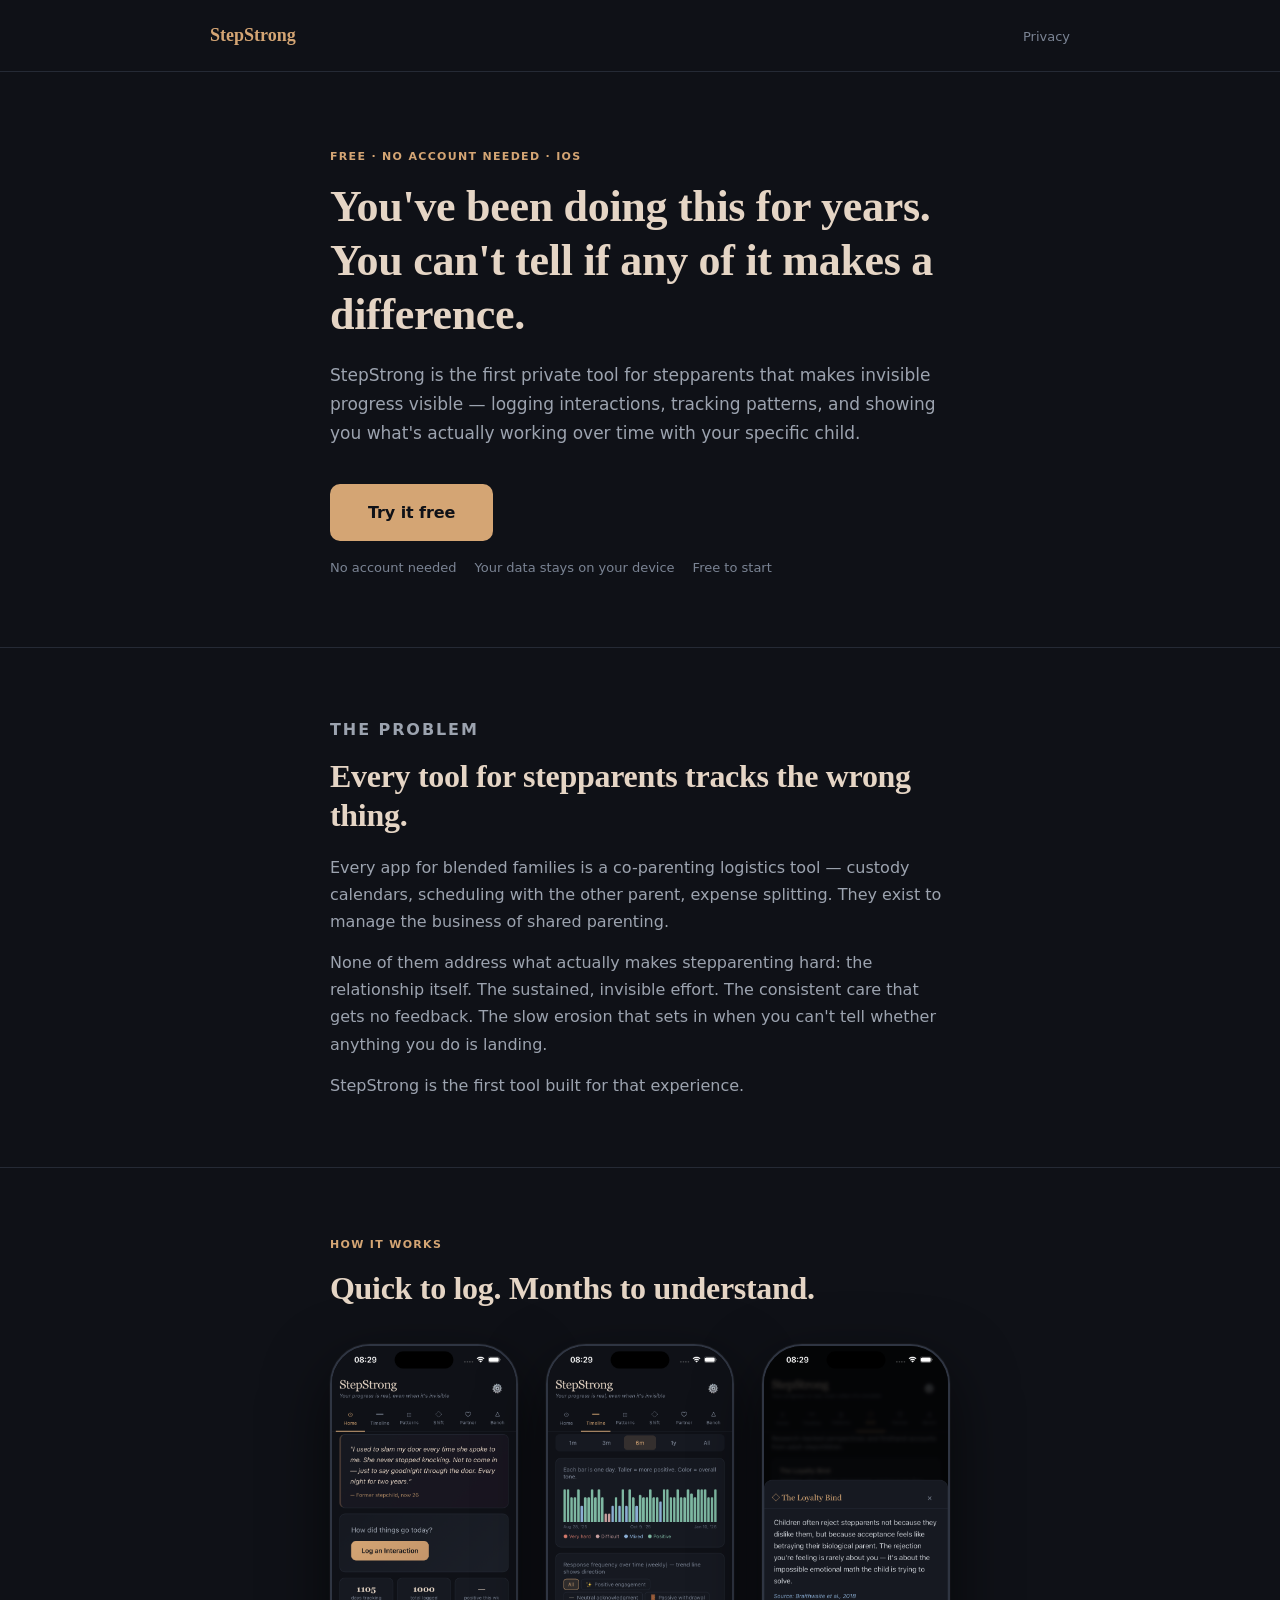
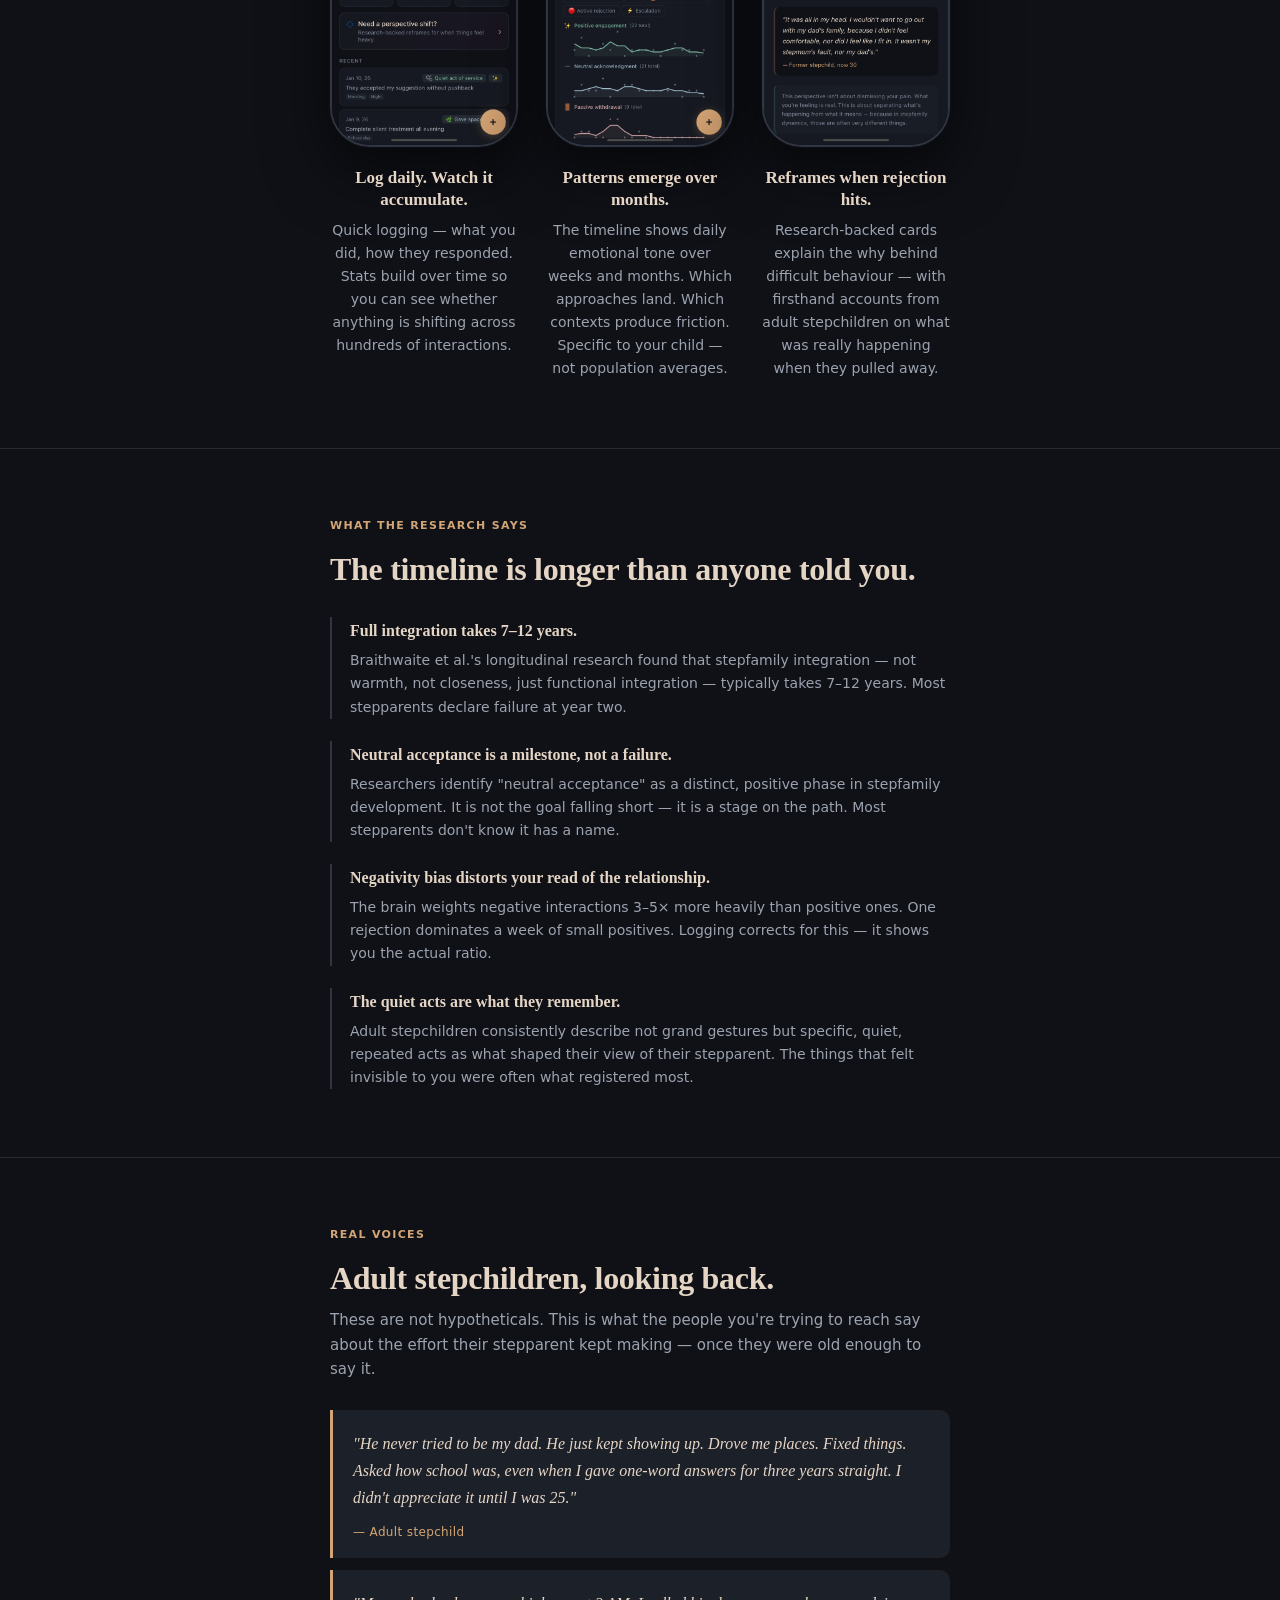
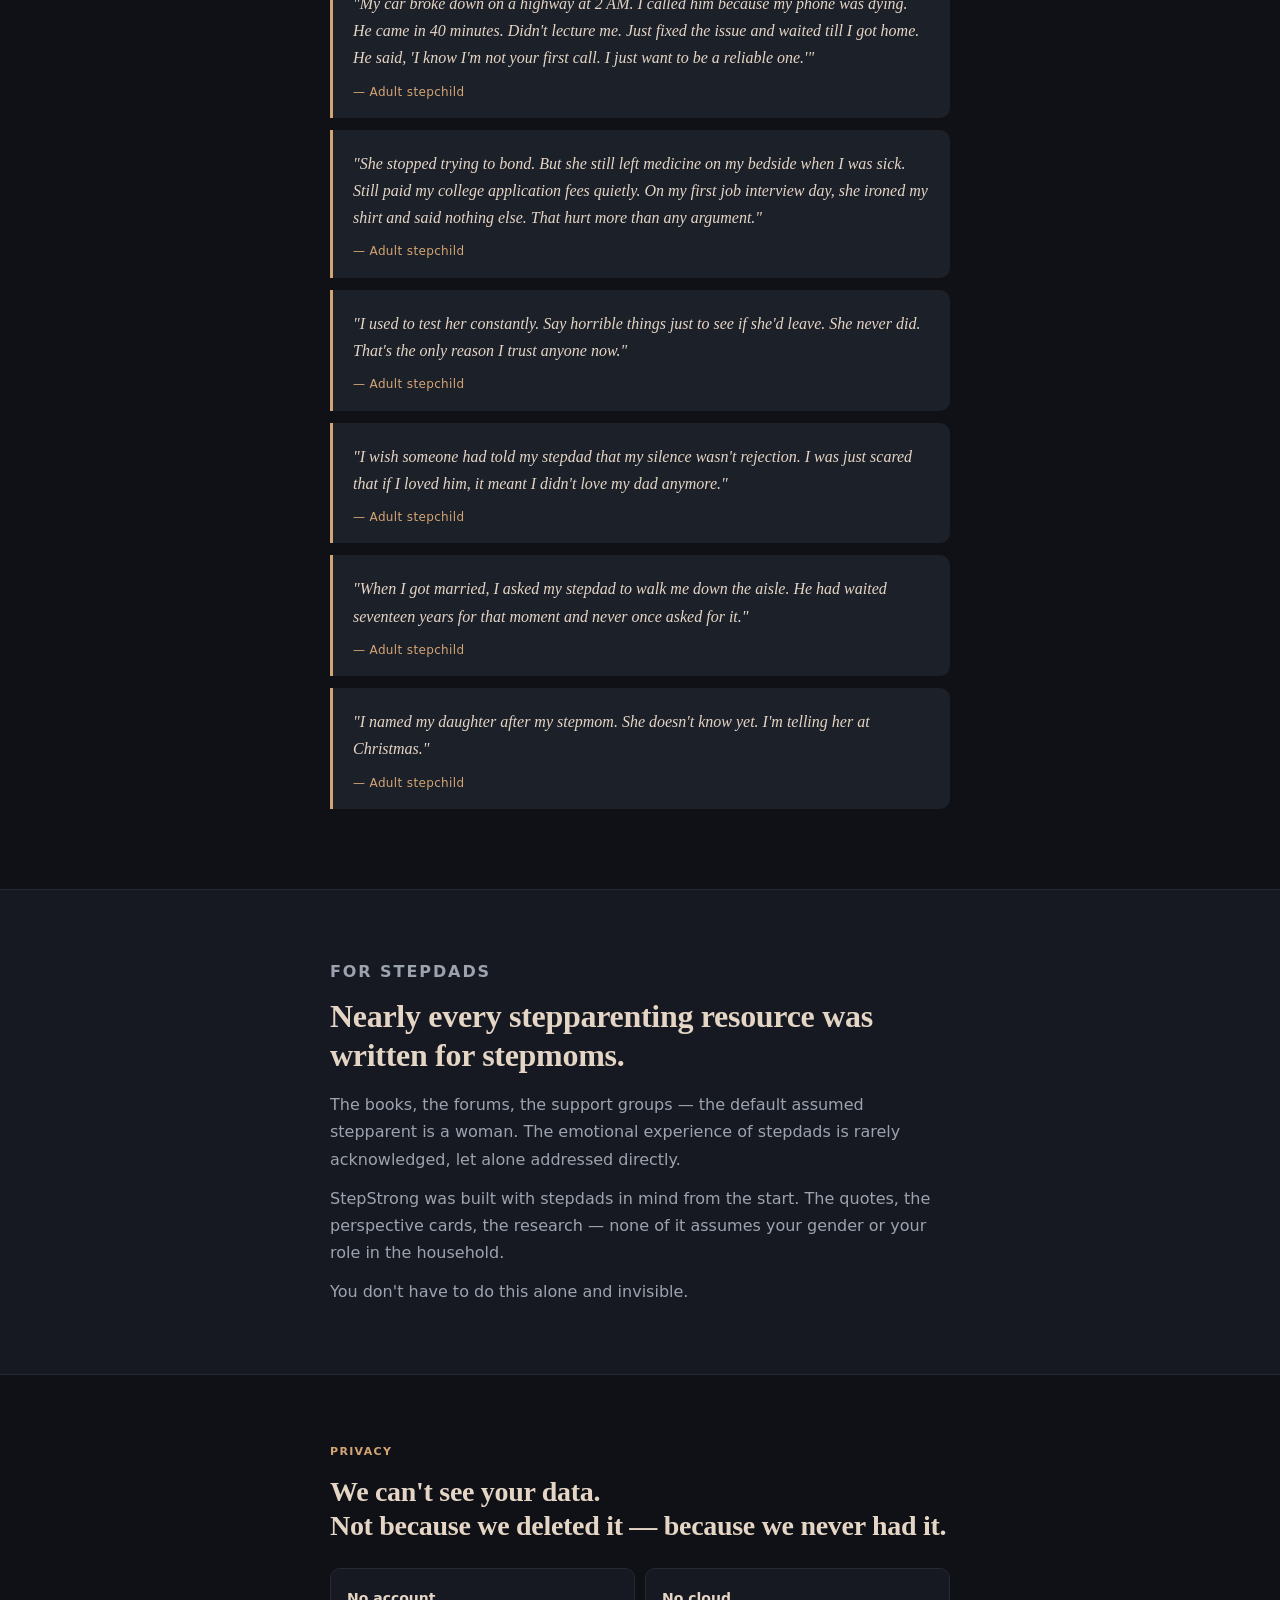
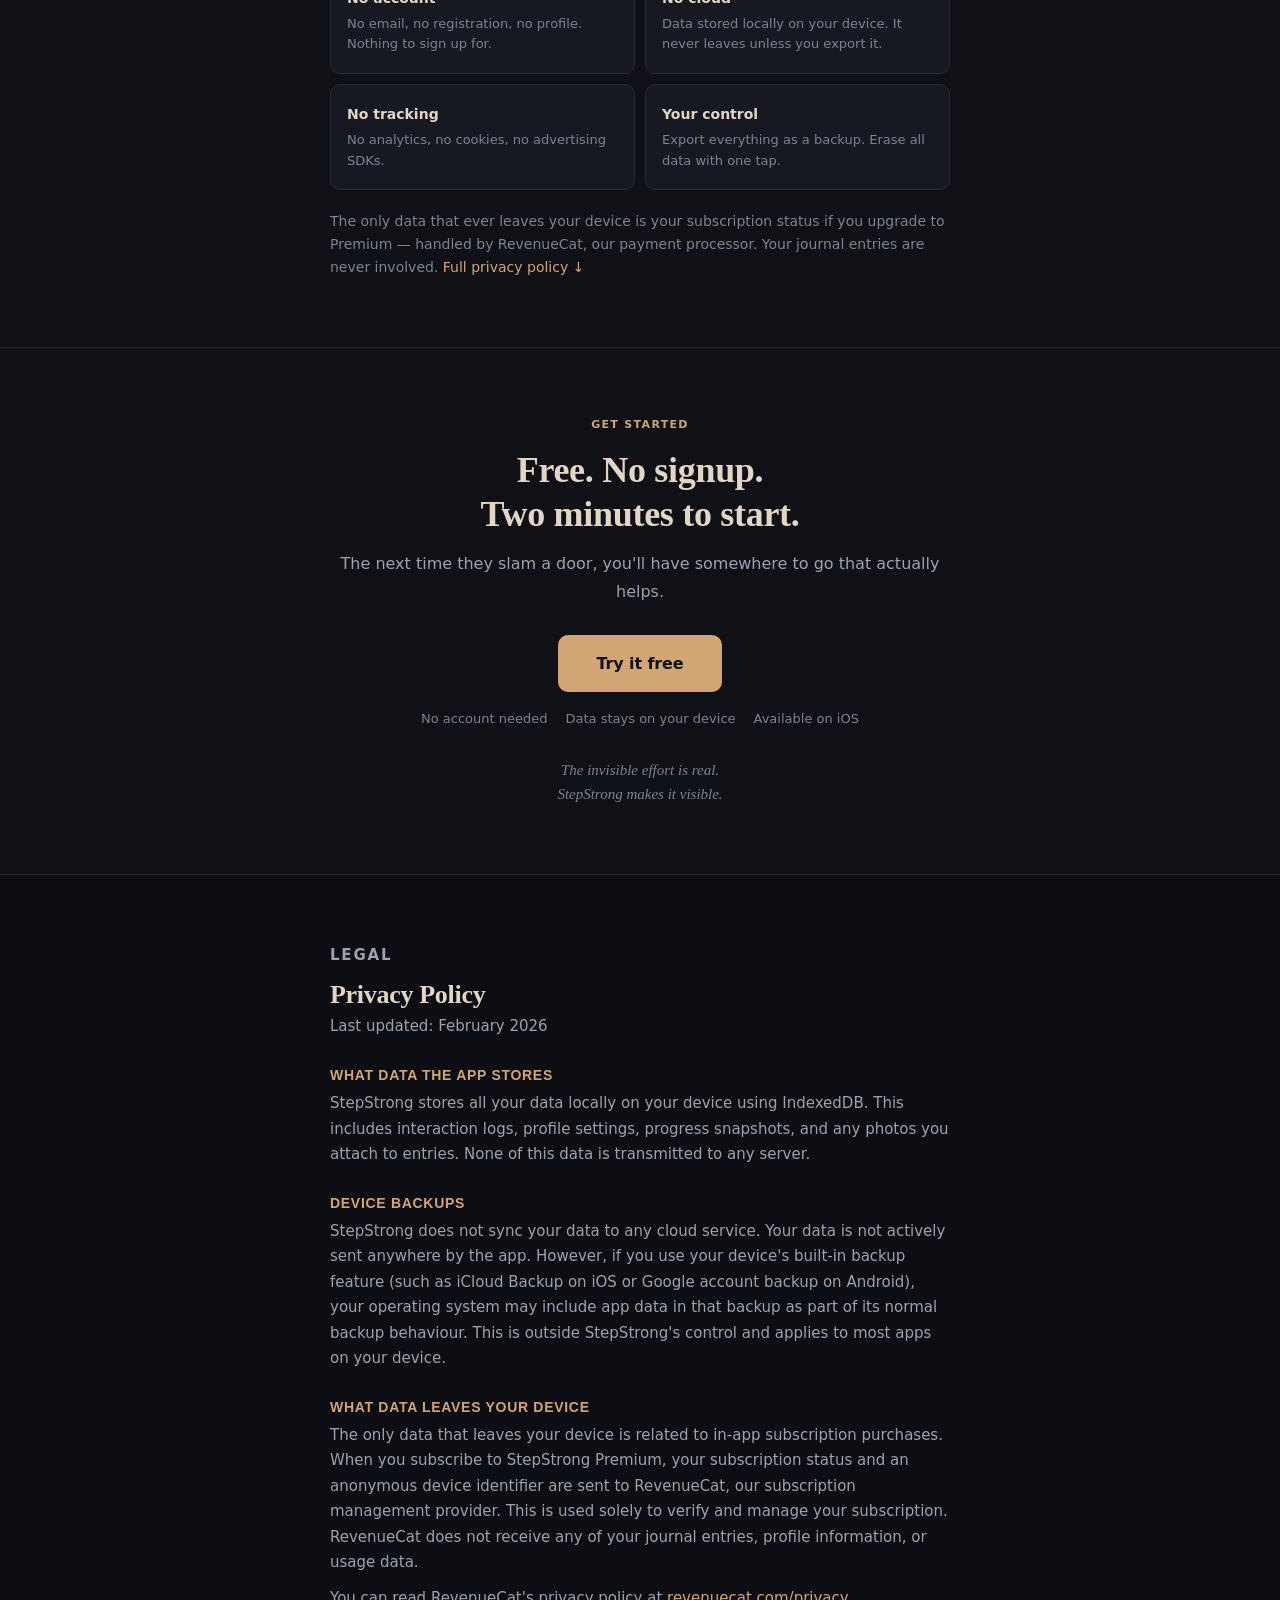
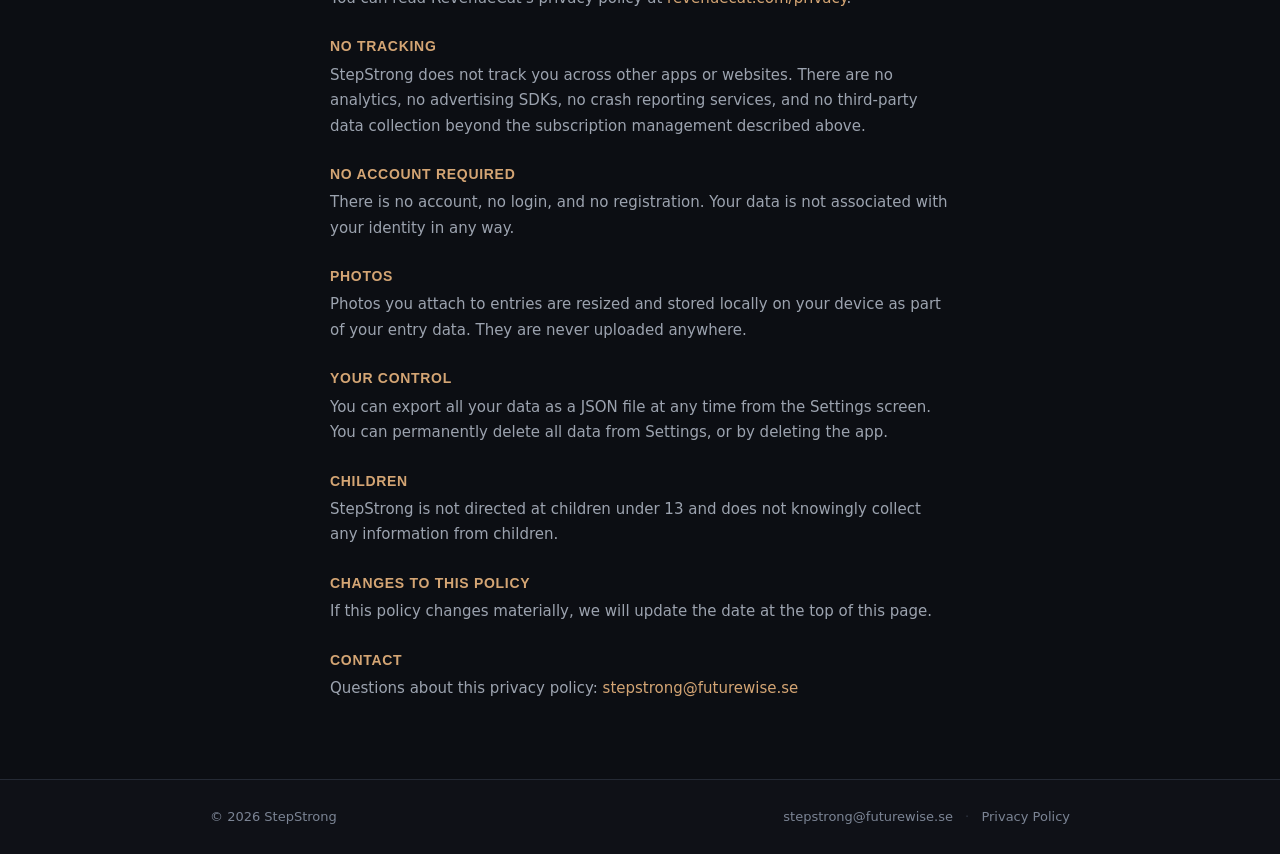
==== commit 2b7c55a1: "Update contact email to stepstrong@futurewise.se Co-Authored-By: Claude Sonnet 4.6 <noreply@anthropi" ====
--- a/index.html
+++ b/index.html
@@ -619,7 +619,7 @@
       <p>If this policy changes materially, we will update the date at the top of this page.</p>
 
       <h3>Contact</h3>
-      <p>Questions about this privacy policy: <a href="mailto:contact@example.com">contact@example.com</a></p>
+      <p>Questions about this privacy policy: <a href="mailto:stepstrong@futurewise.se">stepstrong@futurewise.se</a></p>
     </div>
   </section>
 
@@ -630,7 +630,7 @@
     <div class="ftr-inner">
       <p>&copy; 2026 StepStrong</p>
       <p>
-        <a href="mailto:contact@example.com">contact@example.com</a>
+        <a href="mailto:stepstrong@futurewise.se">stepstrong@futurewise.se</a>
         <span style="margin: 0 8px; color: var(--border2);">·</span>
         <a href="#privacy-policy">Privacy Policy</a>
       </p>
